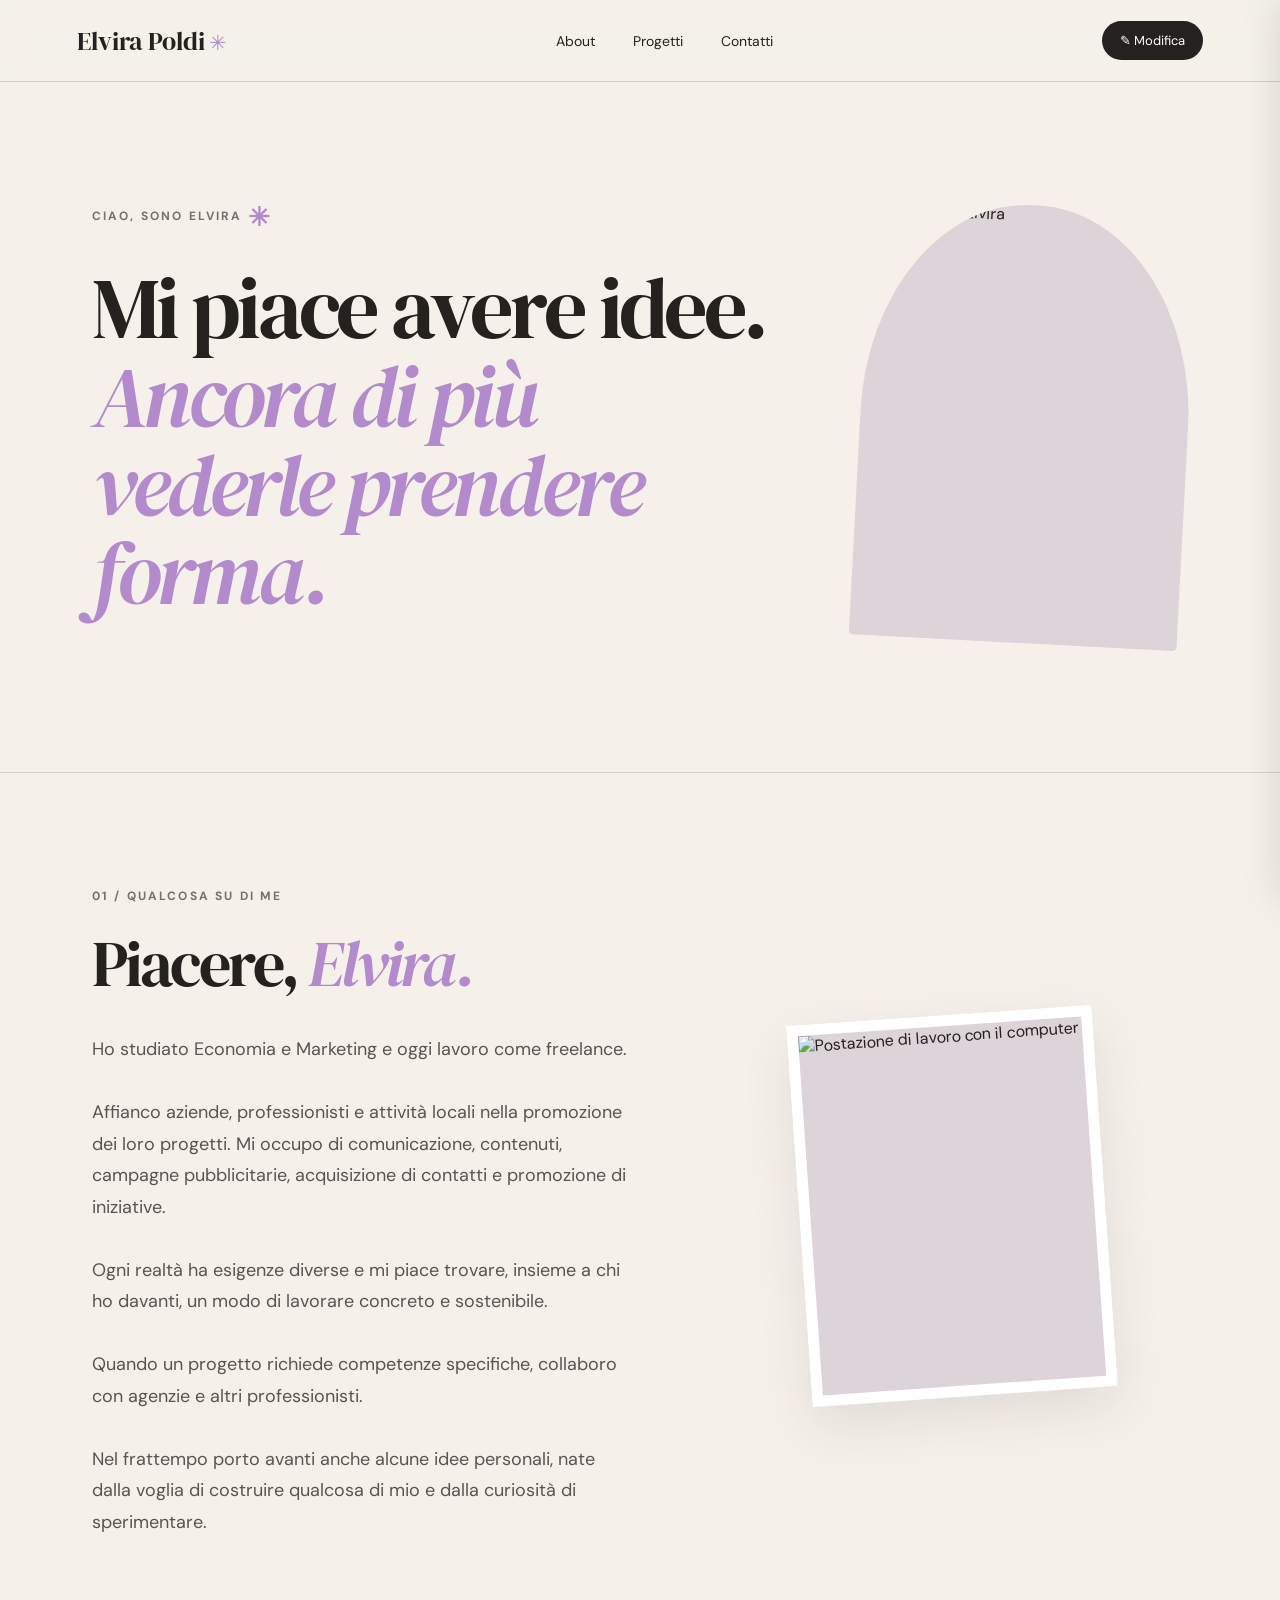
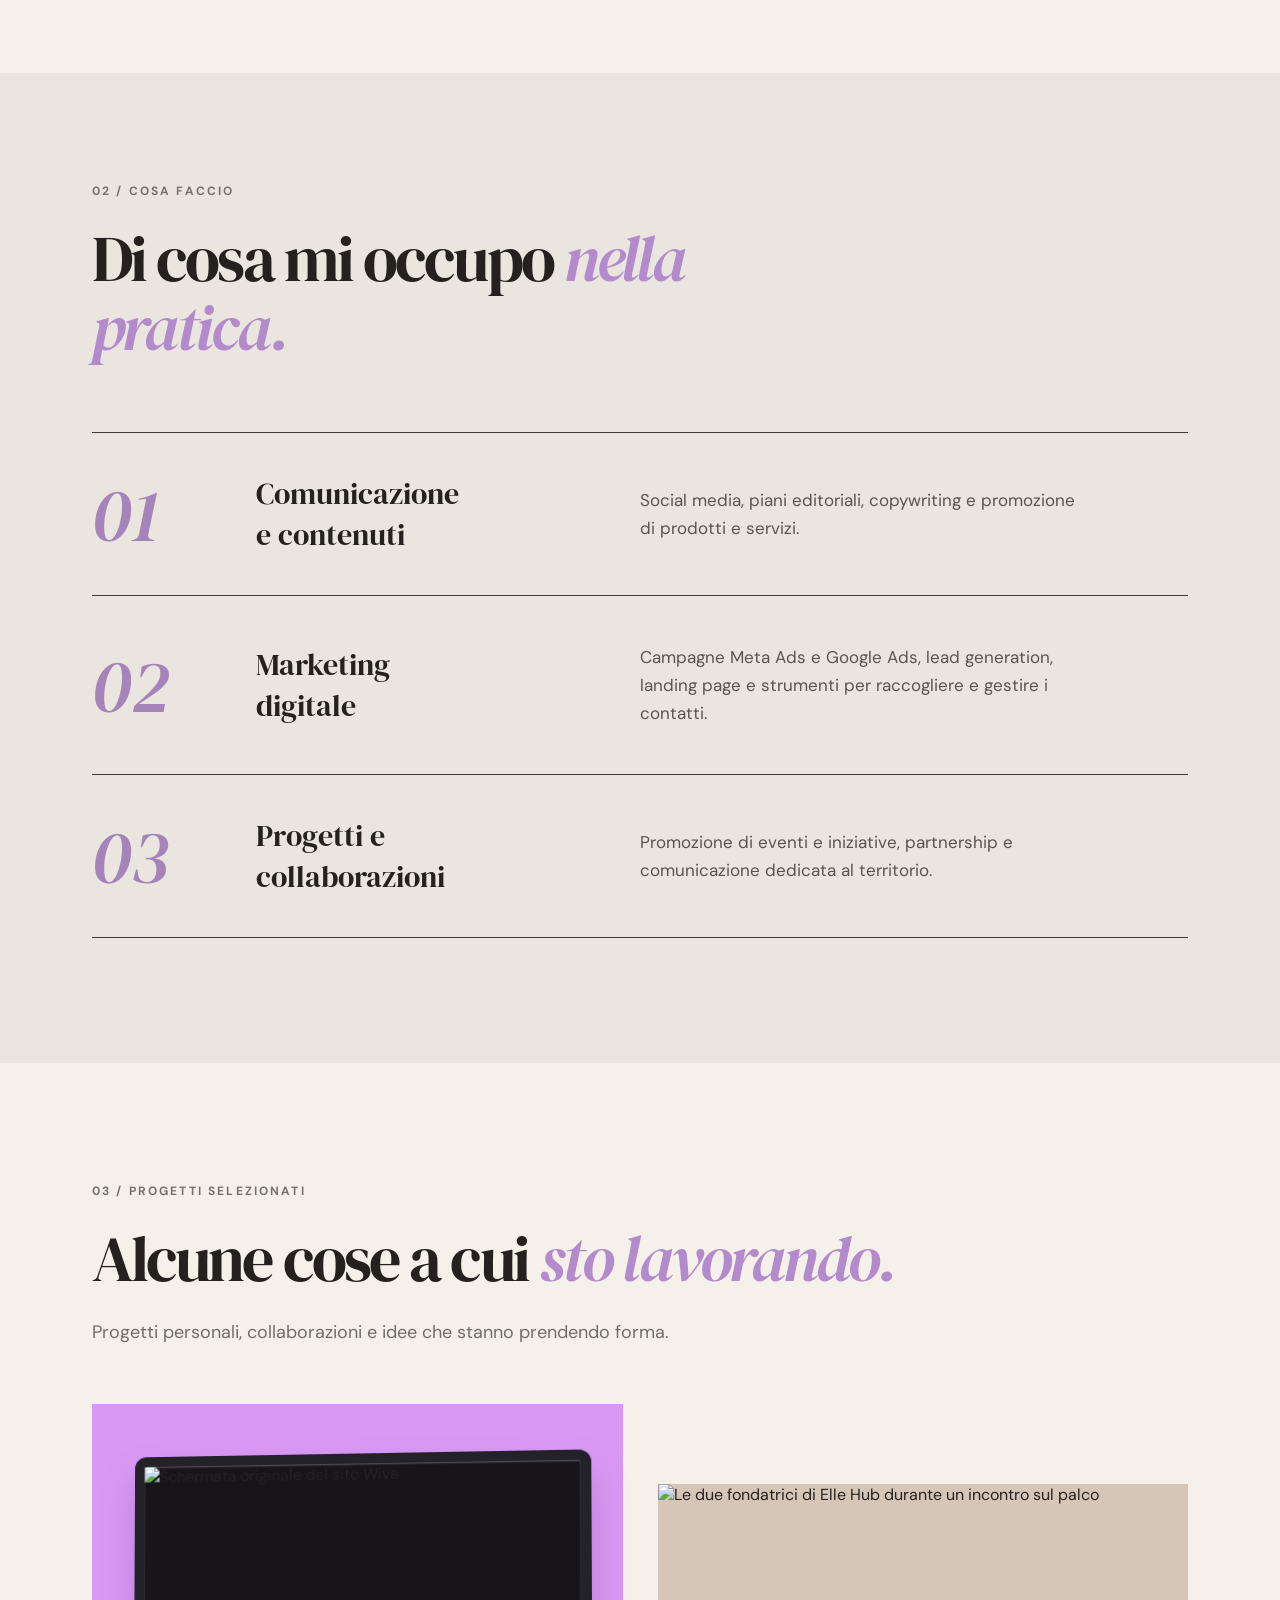
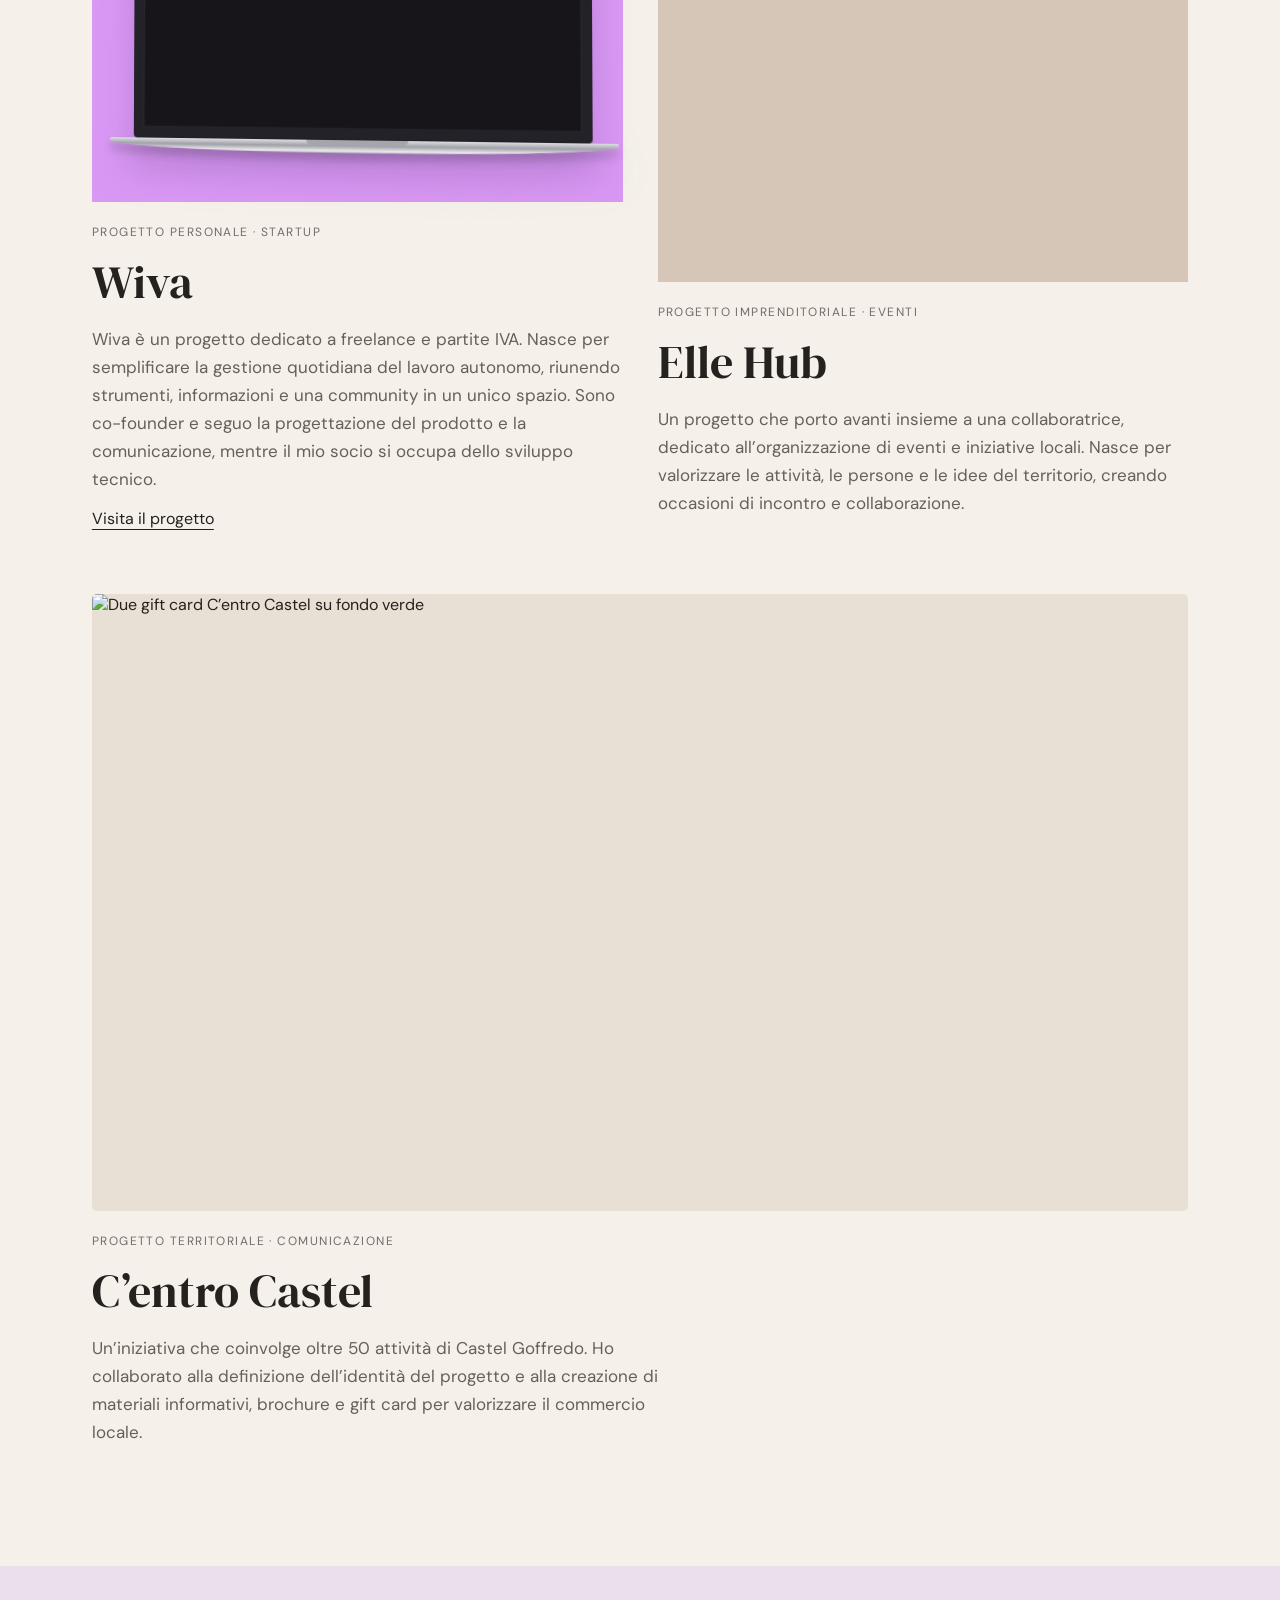
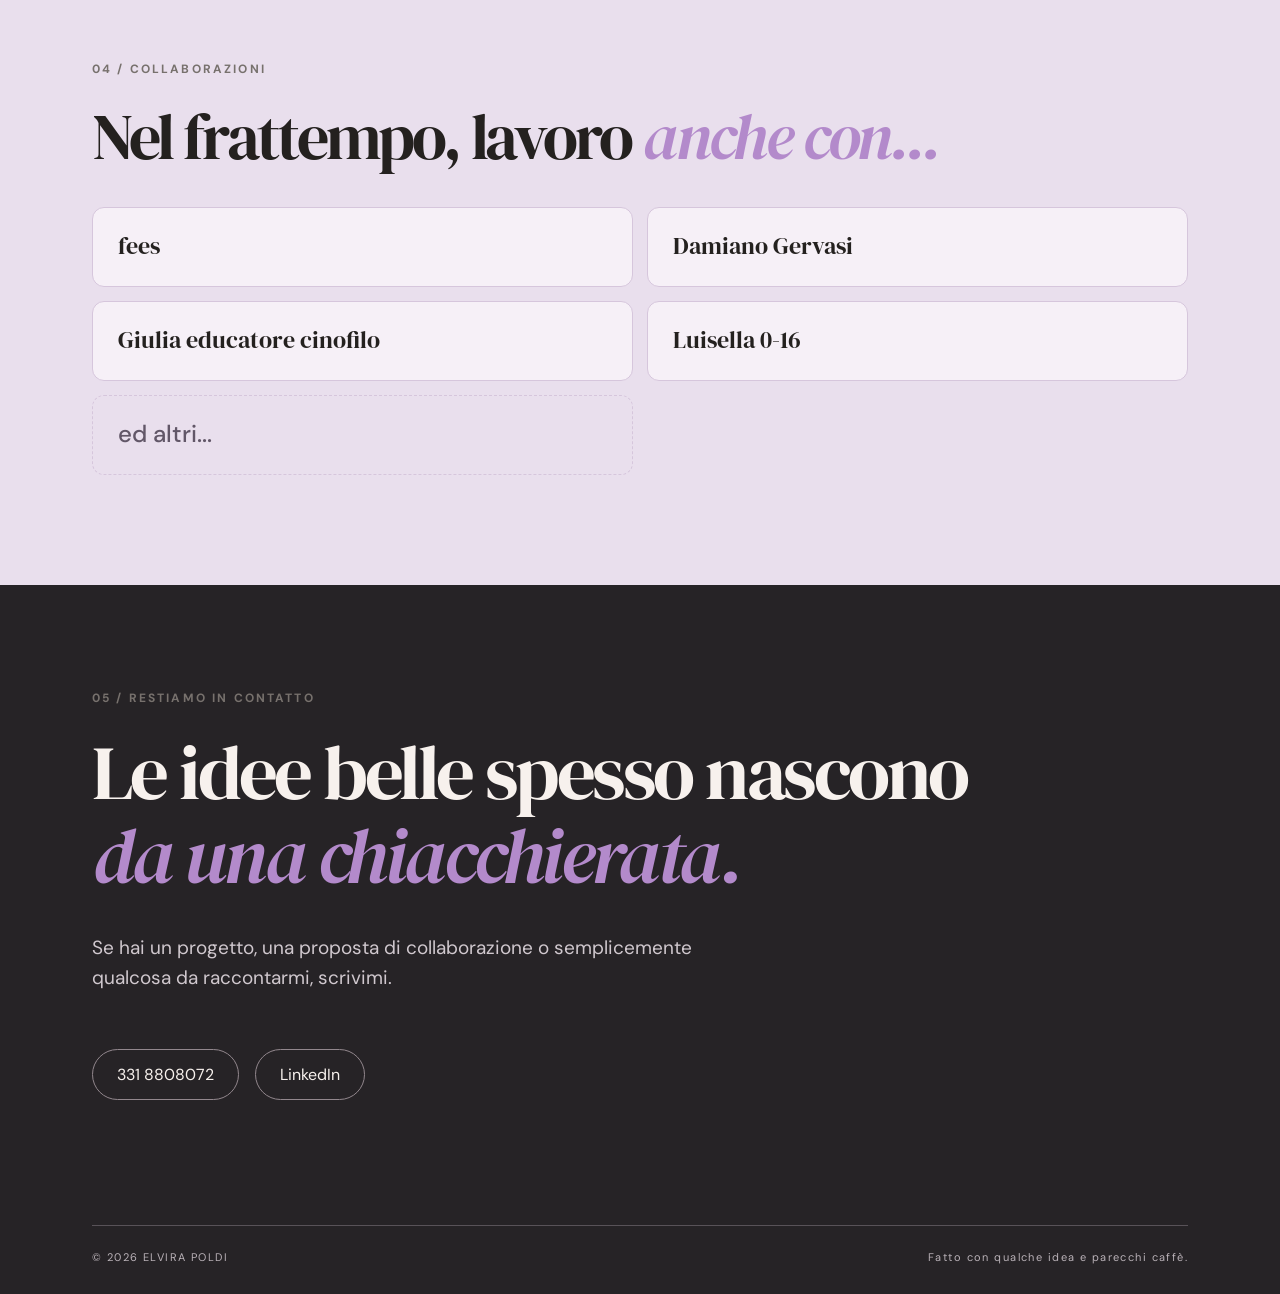
==== index.html @ 15d8020e "Add files via upload" ====
<!doctype html>
<html lang="it"><head><meta charset="utf-8"><meta name="viewport" content="width=device-width, initial-scale=1"><title>Elvira Poldi — Comunicazione, marketing e progetti</title><meta name="description" content="Portfolio di Elvira Poldi, freelance in comunicazione e marketing. Progetti personali, collaborazioni e iniziative sul territorio."><link rel="preconnect" href="https://fonts.googleapis.com"><link rel="preconnect" href="https://fonts.gstatic.com" crossorigin><link href="https://fonts.googleapis.com/css2?family=DM+Sans:wght@400;500;600;700&family=DM+Serif+Display:ital@0;1&display=swap" rel="stylesheet"><link rel="stylesheet" href="styles.css"><link rel="stylesheet" href="mockups.css"></head><body>
<header class="top"><a class="wordmark" href="#top">Elvira Poldi<span>✳</span></a><nav><a href="#about">About</a><a href="#progetti">Progetti</a><a href="#contatti">Contatti</a></nav><button id="editToggle" class="edit-toggle" type="button">✎ Modifica</button></header>
<main id="top"><section class="hero wrap"><div><div class="eyebrow">CIAO, SONO ELVIRA <span class="star">✳</span></div><h1><span data-text="heroA"></span><em data-text="heroB"></em></h1></div><div class="hero-visual image-slot" data-image="hero" aria-label="Fotografia personale"><div class="image-placeholder"><span>Una foto di te, qui.</span><small>01 / RITRATTO</small></div><span class="photo-sticker">freelance, curiosa</span></div></section>
<section class="about-section" id="about"><div class="wrap two-col"><div><div class="eyebrow">01 / QUALCOSA SU DI ME</div><h2>Piacere, <em>Elvira.</em></h2><div class="bodycopy" data-text="about"></div></div><div class="about-art"><div class="image-slot portrait" data-image="about"><div class="image-placeholder"><span>Un momento di lavoro</span><small>02 / DIETRO LE QUINTE</small></div></div></div></div></section>
<section class="services"><div class="wrap"><div class="eyebrow">02 / COSA FACCIO</div><h2>Di cosa mi occupo <em>nella pratica.</em></h2><div class="service-line"><span>01</span><h3>Comunicazione<br>e contenuti</h3><p data-text="service1"></p></div><div class="service-line"><span>02</span><h3>Marketing<br>digitale</h3><p data-text="service2"></p></div><div class="service-line"><span>03</span><h3>Progetti e<br>collaborazioni</h3><p data-text="service3"></p></div></div></section>
<section class="projects wrap" id="progetti"><div class="eyebrow">03 / PROGETTI SELEZIONATI</div><h2>Alcune cose a cui <em>sto lavorando.</em></h2><p class="section-intro">Progetti personali, collaborazioni e idee che stanno prendendo forma.</p><div id="projectGrid" class="project-grid"></div></section>
<section class="clients"><div class="wrap"><div class="eyebrow">04 / COLLABORAZIONI</div><h2>Nel frattempo, lavoro <em>anche con...</em></h2><div id="clientList" class="client-list"></div></div></section>
<section id="contatti" class="contact"><div class="wrap"><div class="eyebrow">05 / RESTIAMO IN CONTATTO</div><h2>Le idee belle spesso nascono <em>da una chiacchierata.</em></h2><p data-text="contact"></p><div id="contactLinks" class="contact-links"></div><footer>© 2026 ELVIRA POLDI <span>Fatto con qualche idea e parecchi caffè.</span></footer></div></section></main>
<div id="editorBackdrop" class="editor-backdrop" hidden></div><aside id="editor" class="editor" aria-label="Editor portfolio" aria-hidden="true"><div class="editor-head"><div><small>ELVIRA / PORTFOLIO</small><h2>Modifica il sito</h2></div><button id="closeEditor" aria-label="Chiudi editor" class="close-editor">×</button></div><p class="editor-help">Le modifiche si vedono subito. Sono salvate in questo browser. Per conservarne una copia usa “Esporta”.</p><div class="editor-tabs"><button data-tab="testi" class="active">Testi</button><button data-tab="immagini">Immagini</button><button data-tab="progetti">Progetti</button><button data-tab="contatti">Contatti</button></div><div id="editorFields" class="editor-fields"></div><div class="editor-footer"><button id="exportData">↓ Esporta</button><label class="import-label">↑ Importa<input id="importData" type="file" accept="application/json" hidden></label><button id="resetData" class="reset-btn">Ripristina</button></div></aside>
<script src="script.js"></script></body></html>
---- styles.css ----
:root{--ink:#24211f;--cream:#f5f1ea;--lilac:#b38acb;--muted:#716c68;--line:#d5d0c9}*{box-sizing:border-box}html{scroll-behavior:smooth}body{margin:0;background:var(--cream);color:var(--ink);font-family:'DM Sans',sans-serif;font-size:16px}button,input,textarea{font:inherit}button{cursor:pointer}a{color:inherit;text-decoration:none}.wrap{max-width:1250px;margin:auto;padding-left:6%;padding-right:6%}.top{height:82px;display:flex;align-items:center;justify-content:space-between;padding:0 6%;border-bottom:1px solid var(--line);position:sticky;top:0;background:#f5f1eae8;backdrop-filter:blur(15px);z-index:5}.wordmark{font:26px 'DM Serif Display',serif;white-space:nowrap}.wordmark span{font:21px 'DM Sans',sans-serif;color:var(--lilac);margin-left:4px}.top nav{display:flex;gap:38px;font-size:14px}.top nav a:hover{color:#8755a6}.edit-toggle{background:var(--ink);color:#fff;border:0;border-radius:25px;padding:11px 18px;font-size:13px}.hero{min-height:690px;display:grid;grid-template-columns:1.45fr .7fr;gap:8%;align-items:center;padding-top:75px;padding-bottom:82px}.eyebrow{font-size:12px;letter-spacing:.18em;font-weight:700;color:#77716d}.star{font-size:26px;color:var(--lilac);vertical-align:middle;display:inline-block;animation:turn 14s linear infinite}.hero h1,h2{font-family:'DM Serif Display',serif;font-weight:400;letter-spacing:-.045em}.hero h1{font-size:clamp(56px,6.7vw,105px);line-height:1.03;margin:30px 0}.hero h1 span,.hero h1 em{display:block}.hero h1 em{color:var(--lilac);font-weight:400}.intro{max-width:620px;font-size:20px;line-height:1.65;color:#5d5854}.scroll-hint{font-size:12px;letter-spacing:.15em;font-weight:700;display:inline-block;margin-top:50px}.hero-visual{position:relative;aspect-ratio:3/4;border-radius:49% 49% 4px 4px;transform:rotate(3deg)}.image-slot{overflow:hidden;background:#dcd4d8;display:flex;align-items:center;justify-content:center}.image-slot img{width:100%;height:100%;object-fit:cover;display:block}.image-placeholder{height:100%;width:100%;padding:30px;display:flex;flex-direction:column;justify-content:space-between;background:linear-gradient(145deg,#d8cbda,#b5abb1 50%,#e4d7c8);font-family:'DM Serif Display',serif;font-size:clamp(22px,3vw,40px);font-style:italic}.image-placeholder small{font:11px 'DM Sans',sans-serif;letter-spacing:.2em}.photo-sticker{position:absolute;bottom:4%;right:-8%;background:var(--ink);color:#fff;padding:11px 15px;font:italic 17px 'DM Serif Display',serif;transform:rotate(-8deg)}section{scroll-margin-top:82px}.about-section{border-top:1px solid var(--line);padding:115px 0 135px}.two-col{display:grid;grid-template-columns:1.3fr 1fr;gap:12%}h2{font-size:clamp(44px,5vw,77px);line-height:1.08;margin:25px 0 36px}h2 em{font-weight:400;color:var(--lilac)}.bodycopy{font-size:18px;line-height:1.75;color:#595450;white-space:pre-line}.about-art{position:relative;padding:30px 30px 45px}.portrait{width:85%;aspect-ratio:4/5;transform:rotate(-4deg);border:11px solid #fff;box-shadow:0 20px 50px #342c261a}.little-note{position:absolute;bottom:12px;right:3px;font:italic 24px 'DM Serif Display',serif;transform:rotate(8deg)}.services{background:#eae5df;padding:110px 0 125px}.services h2{max-width:740px;margin-bottom:70px}.service-line{display:grid;grid-template-columns:15% 35% 50%;align-items:center;border-top:1px solid #403a36;padding:30px 0}.service-line:last-child{border-bottom:1px solid #403a36}.service-line>span{font:italic 74px 'DM Serif Display',serif;color:#a484b9}.service-line h3{font:30px 'DM Serif Display',serif;margin:0}.service-line p{font-size:17px;line-height:1.65;color:#5a5450;max-width:440px}.projects{padding-top:120px;padding-bottom:120px}.section-intro{font-size:18px;color:var(--muted);max-width:640px;margin-top:-10px;margin-bottom:60px}.project-grid{display:grid;grid-template-columns:1fr 1fr;column-gap:35px;row-gap:65px}.project-card:nth-child(2){margin-top:80px}.project-card:nth-child(3){grid-column:1/3;max-width:780px;margin:auto}.project-image{width:100%;aspect-ratio:4/3;position:relative}.project-image .image-placeholder{font-size:36px}.project-card:nth-child(1) .project-image{background:#d998f4}.project-card:nth-child(3) .project-image{aspect-ratio:16/9}.project-meta{font-size:12px;letter-spacing:.12em;color:var(--muted);margin-top:22px;text-transform:uppercase}.project-card h3{font:46px 'DM Serif Display',serif;margin:10px 0 12px}.project-card p{font-size:17px;line-height:1.65;color:#665f5a;max-width:580px;margin:0}.project-link{display:inline-block;margin-top:15px;text-decoration:underline;text-underline-offset:5px}.clients{padding:95px 0 110px;background:#e9dfed}.client-list{display:grid;grid-template-columns:repeat(2,1fr);gap:0 50px}.client-row{display:flex;align-items:baseline;justify-content:space-between;gap:15px;padding:22px 0;border-bottom:1px solid #bdaec5}.client-row strong{font:28px 'DM Serif Display',serif;font-weight:400}.client-row span{color:#6c6170;font-size:13px;text-align:right}.contact{background:#262326;color:#f7f1ed;padding:105px 0 30px}.contact h2{max-width:920px;font-size:clamp(50px,6vw,94px)}.contact p{font-size:19px;line-height:1.6;color:#d0c8ce;max-width:630px}.contact-links{display:flex;gap:16px;flex-wrap:wrap;margin:55px 0 125px}.contact-links a{border:1px solid #92878d;padding:14px 24px;border-radius:35px}.contact-links a:hover{background:#f7f1ed;color:#262326}footer{border-top:1px solid #585258;padding-top:24px;font-size:11px;letter-spacing:.13em;display:flex;justify-content:space-between;gap:20px;color:#bab2b8}@keyframes turn{to{transform:rotate(360deg)}}.editor-backdrop{position:fixed;inset:0;background:#100c1599;z-index:9}.editor-backdrop[hidden]{display:none}.editor{position:fixed;z-index:10;right:0;top:0;bottom:0;width:min(520px,100%);background:#fff;color:#222;box-shadow:-14px 0 40px #0002;transform:translateX(103%);transition:transform .25s;display:flex;flex-direction:column}.editor.open{transform:translateX(0)}.editor-head{display:flex;align-items:start;justify-content:space-between;padding:25px 28px 0}.editor-head small{letter-spacing:.14em;color:#8a7a8e}.editor-head h2{font-size:36px;margin:8px 0 5px}.close-editor{border:0;background:#f1ecf2;border-radius:50%;font-size:30px;width:40px;height:40px}.editor-help{font-size:13px;line-height:1.5;color:#746b73;margin:10px 28px 23px}.editor-tabs{display:flex;gap:3px;padding:0 25px;border-bottom:1px solid #ddd}.editor-tabs button{border:0;background:transparent;padding:14px 9px;font-size:13px;color:#777}.editor-tabs button.active{border-bottom:3px solid #9872b2;color:#33273c;font-weight:700}.editor-fields{overflow-y:auto;flex:1;padding:26px 28px}.field{display:block;margin-bottom:24px;font-size:13px;font-weight:600}.field input,.field textarea{display:block;margin-top:9px;width:100%;border:1px solid #dcd5dc;border-radius:9px;padding:11px 13px;color:#222;background:#fff;line-height:1.5}.field textarea{min-height:110px;resize:vertical}.field-hint{font-size:12px;color:#8e828e;display:block;margin-top:8px}.field-group{border-top:1px solid #e2dce2;padding-top:20px;margin-top:15px}.field-group h3{font:26px 'DM Serif Display',serif;margin:0 0 22px}.preview-thumb{width:100%;height:140px;object-fit:cover;margin:8px 0;border-radius:8px}.editor-footer{border-top:1px solid #e4dce4;display:flex;padding:18px 20px;gap:8px}.editor-footer button,.import-label{border:0;background:#282029;color:white;padding:12px 14px;border-radius:8px;font-size:12px;white-space:nowrap;text-align:center;cursor:pointer}.editor-footer .reset-btn{background:#f0edf0;color:#5f515f}.editor-footer .import-label{background:#a482b8}@media(max-width:850px){.top{height:70px}.top nav{display:none}.wrap{padding-left:24px;padding-right:24px}.hero{display:flex;flex-direction:column;gap:50px;min-height:0;padding-top:70px;padding-bottom:85px;align-items:stretch}.hero h1{font-size:clamp(49px,11vw,72px)}.hero-visual{width:75%;max-width:400px;margin:auto}.two-col{grid-template-columns:1fr;gap:40px}.about-section{padding:80px 0}.about-art{max-width:470px;margin:auto}.services,.projects{padding-top:80px;padding-bottom:85px}.service-line{grid-template-columns:75px 1fr;gap:15px}.service-line>span{font-size:58px}.service-line h3{font-size:26px}.service-line p{grid-column:2;margin:0}.project-grid{grid-template-columns:1fr}.project-card:nth-child(2){margin-top:0}.project-card:nth-child(3){grid-column:auto;max-width:none}.client-list{grid-template-columns:1fr}.contact-links{margin-bottom:80px}}@media(max-width:430px){.wordmark{font-size:22px}.edit-toggle{font-size:12px;padding:10px}.hero h1{font-size:49px}.hero-visual{width:85%}.service-line>span{font-size:46px}.service-line h3{font-size:24px}.project-card h3{font-size:38px}footer{display:block}footer span{display:block;margin-top:10px}}@media(prefers-reduced-motion:reduce){*,*:before,*:after{animation:none!important;transition:none!important;scroll-behavior:auto!important}}
---- mockups.css ----
.project-image.mockup-wiva{background:linear-gradient(145deg,#f2e0fb,#dec4f3 62%,#c5a3e0);padding:9% 5%;overflow:visible}
.laptop{width:96%;max-width:650px;margin:auto;filter:drop-shadow(0 22px 18px #4c2a6d35);transform:perspective(800px) rotateX(1deg) rotateY(-5deg);transition:transform .35s ease}
.mockup-wiva:hover .laptop{transform:perspective(800px) rotateX(0deg) rotateY(0deg) translateY(-5px)}
.laptop-screen{position:relative;background:#17151a;border:10px solid #242229;border-bottom-width:12px;border-radius:12px 12px 4px 4px;aspect-ratio:16/10;box-shadow:0 1px 2px #ffffff50 inset;overflow:hidden}
.laptop-screen:before{content:'';position:absolute;top:-6px;left:50%;height:3px;width:25px;transform:translateX(-50%);background:#625c68;border-radius:4px;z-index:1}
.laptop-screen img{width:100%;height:100%;object-fit:cover;object-position:top center}
.laptop-base{height:13px;width:111%;margin-left:-5.5%;background:linear-gradient(#dedee3,#9fa0a7 45%,#eeeeef 85%,#999aa3);border-radius:2px 2px 50% 50% / 2px 2px 10px 10px;position:relative;box-shadow:0 7px 8px #45344d4d}
.laptop-base:before{content:'';position:absolute;left:40%;width:20%;top:0;height:5px;border-radius:0 0 10px 10px;background:#a6a5ad}
.project-image.project-elle-photo{background:#d5c6b8}
.project-image.project-elle-photo img{width:100%;height:100%;object-fit:cover;object-position:center 41%}
.hero-visual>img{object-fit:cover;object-position:center 38%}
.portrait>img{object-fit:cover;object-position:60% center}
.project-card:nth-child(3){width:100%;max-width:none}
.project-card:nth-child(3) .project-image.project-castel-photo{aspect-ratio:16/9;background:#e8dfd5;padding:0;border-radius:5px;position:relative;isolation:isolate}
.project-image.project-castel-photo:before{content:none}
.project-image.project-castel-photo>img{position:relative;z-index:1;width:100%;height:100%;max-width:none;object-fit:cover;object-position:center center;box-shadow:none;border-radius:0}
.about-art{align-self:center}
.client-anchor:hover strong{text-decoration:underline;text-underline-offset:5px}
.client-anchor:focus-visible{outline:2px solid #6d4f7b;outline-offset:4px;border-radius:2px}
.client-row-other strong{font-family:'DM Sans',sans-serif;font-size:16px;font-weight:500;color:#625768}
.client-list{grid-template-columns:repeat(2,minmax(0,1fr));gap:14px}
.client-row{min-height:80px;padding:18px 25px;background:#f6f0f7;border:1px solid #d6c6dc;border-radius:12px;align-items:center;transition:background .2s,border-color .2s}
.client-row:hover{background:#ffffff;border-color:#b99bcb}
.client-row strong{font-size:24px;line-height:1.2}
.client-row-other{background:transparent;border-style:dashed}
.client-row-other:hover{background:transparent;border-color:#d6c6dc}
@media(max-width:700px){.client-list{grid-template-columns:1fr}.client-row{min-height:70px}.client-row strong{font-size:22px}}
.project-image.mockup-castel{background:radial-gradient(circle at 60% 30%,#e8e4df 0%,#c5d2c9 70%,#aebfb1 100%);overflow:hidden}
.gift-scene{width:100%;height:100%;display:flex;align-items:center;justify-content:center;perspective:1000px}
.gift-card{background:#fff;border-radius:12px;width:67%;aspect-ratio:1.586;display:flex;align-items:center;justify-content:center;box-shadow:20px 30px 28px #536b5d42,0 0 1px #fff inset;transform:rotate(-10deg) rotateY(-13deg) rotateX(8deg);transition:transform .35s ease;position:relative;overflow:hidden;border:1px solid #f6f5f2}
.gift-card:before{content:'';position:absolute;inset:0;border:8px solid #fefefe;border-radius:12px;pointer-events:none;z-index:1}
.gift-card img{width:95%;height:95%;object-fit:contain;filter:contrast(1.04)}
.mockup-castel:hover .gift-card{transform:rotate(-5deg) rotateY(-8deg) rotateX(4deg) translateY(-7px)}
@media(max-width:850px){.project-image.mockup-wiva{padding:10% 8%}.laptop-screen{border-width:7px;border-bottom-width:9px}.gift-card{width:73%}}
@media(prefers-reduced-motion:reduce){.laptop,.gift-card{transition:none}}
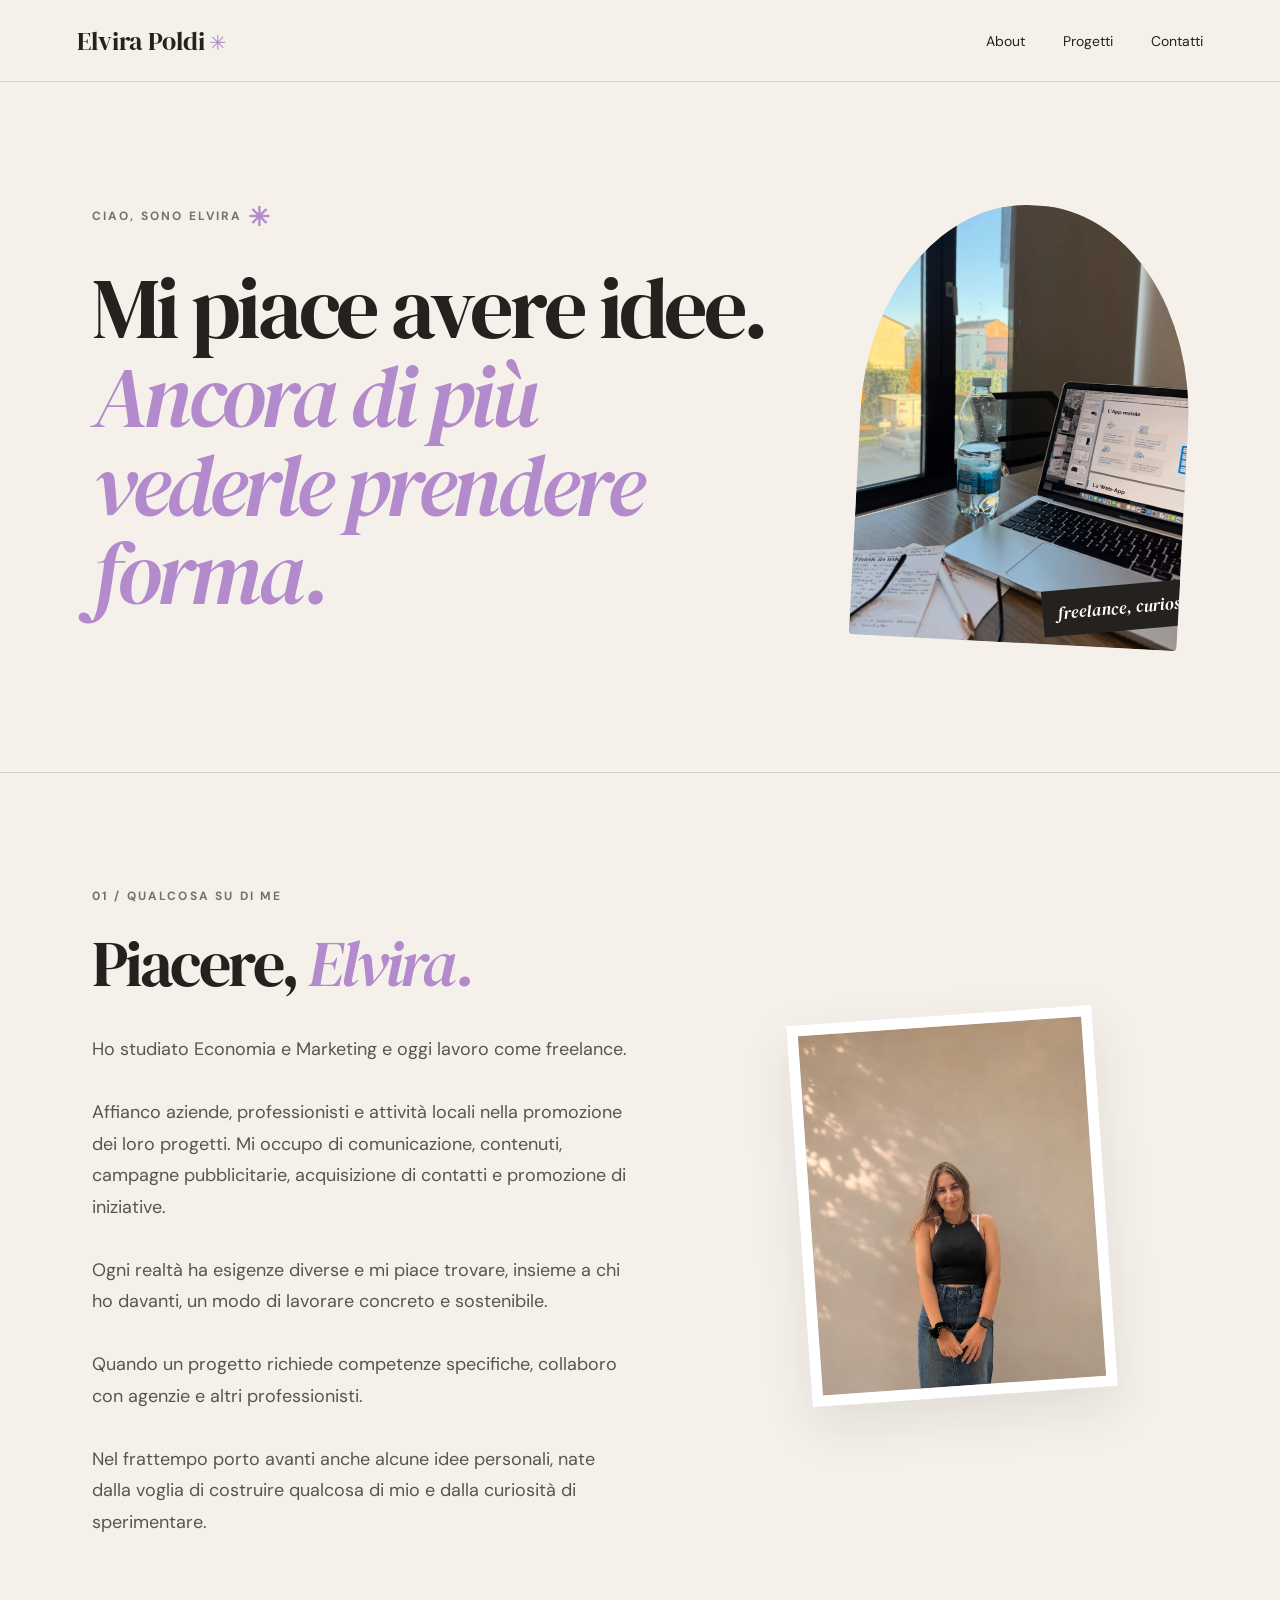
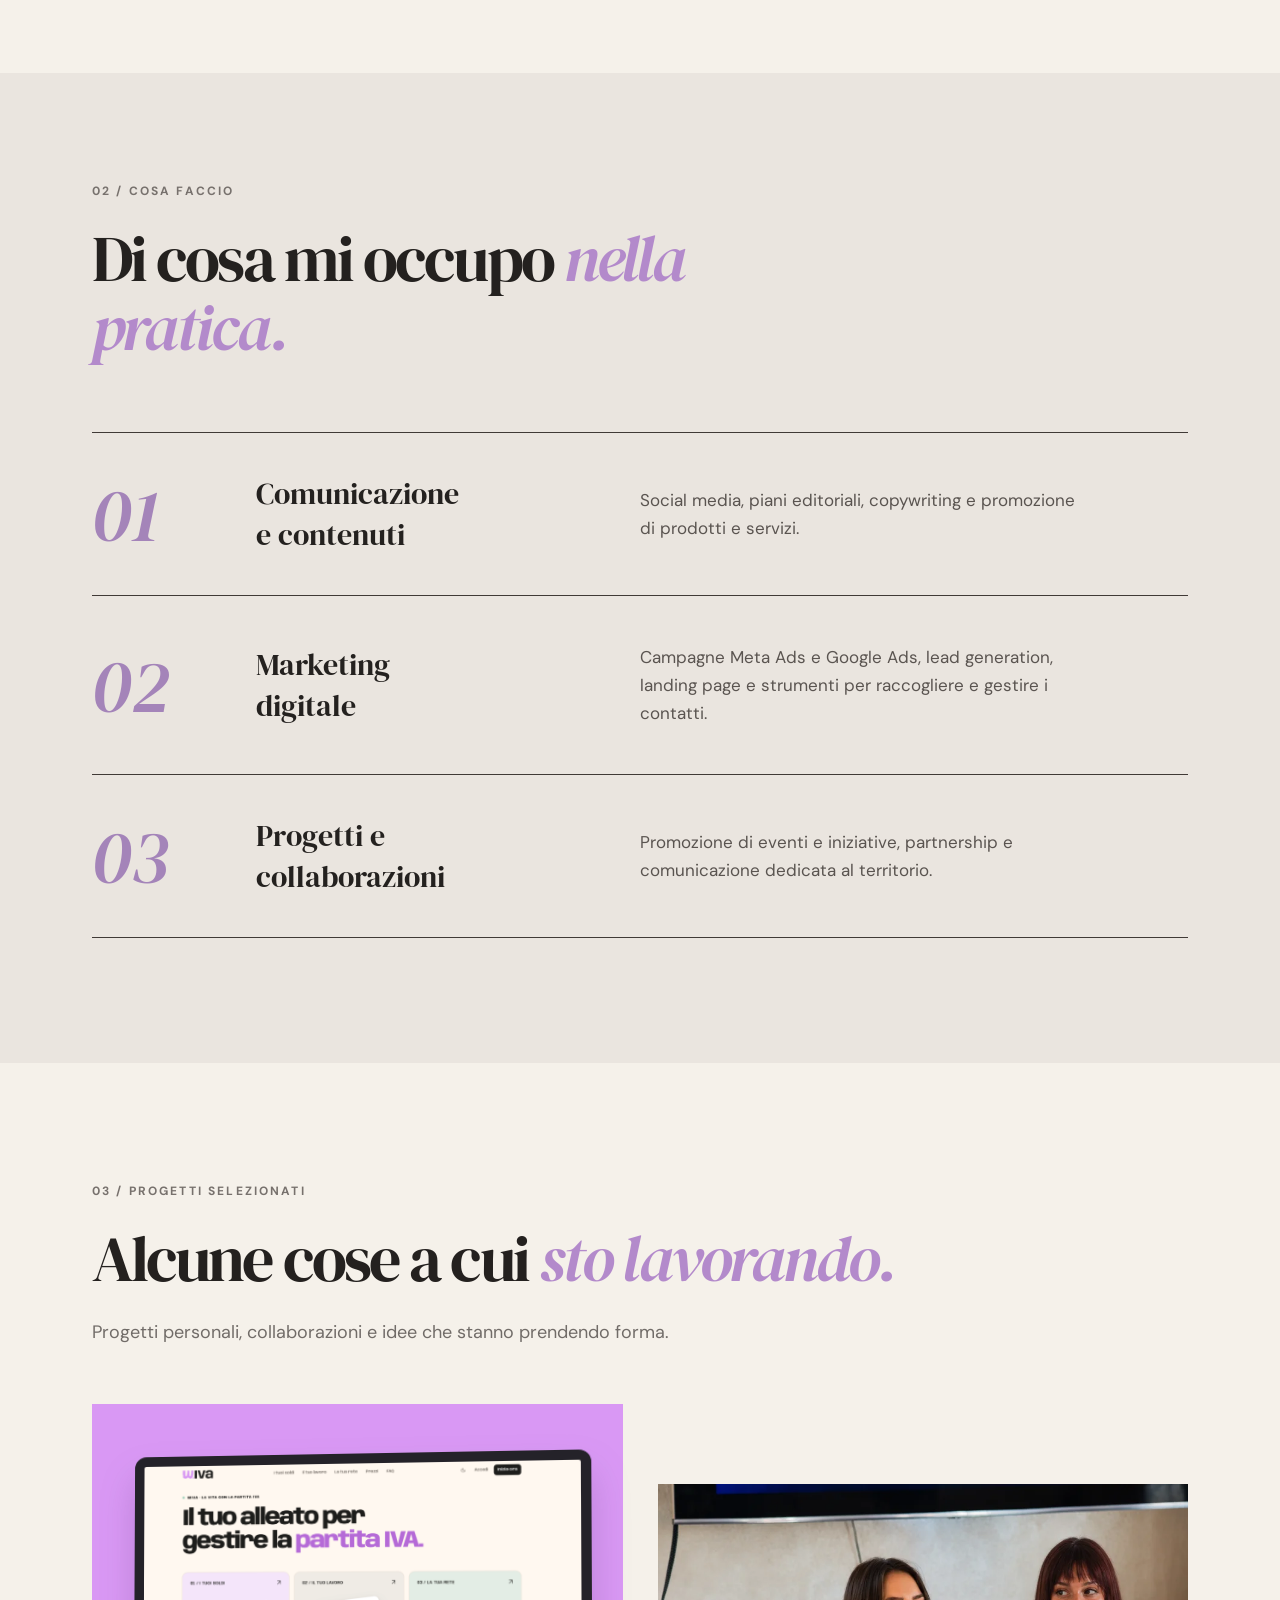
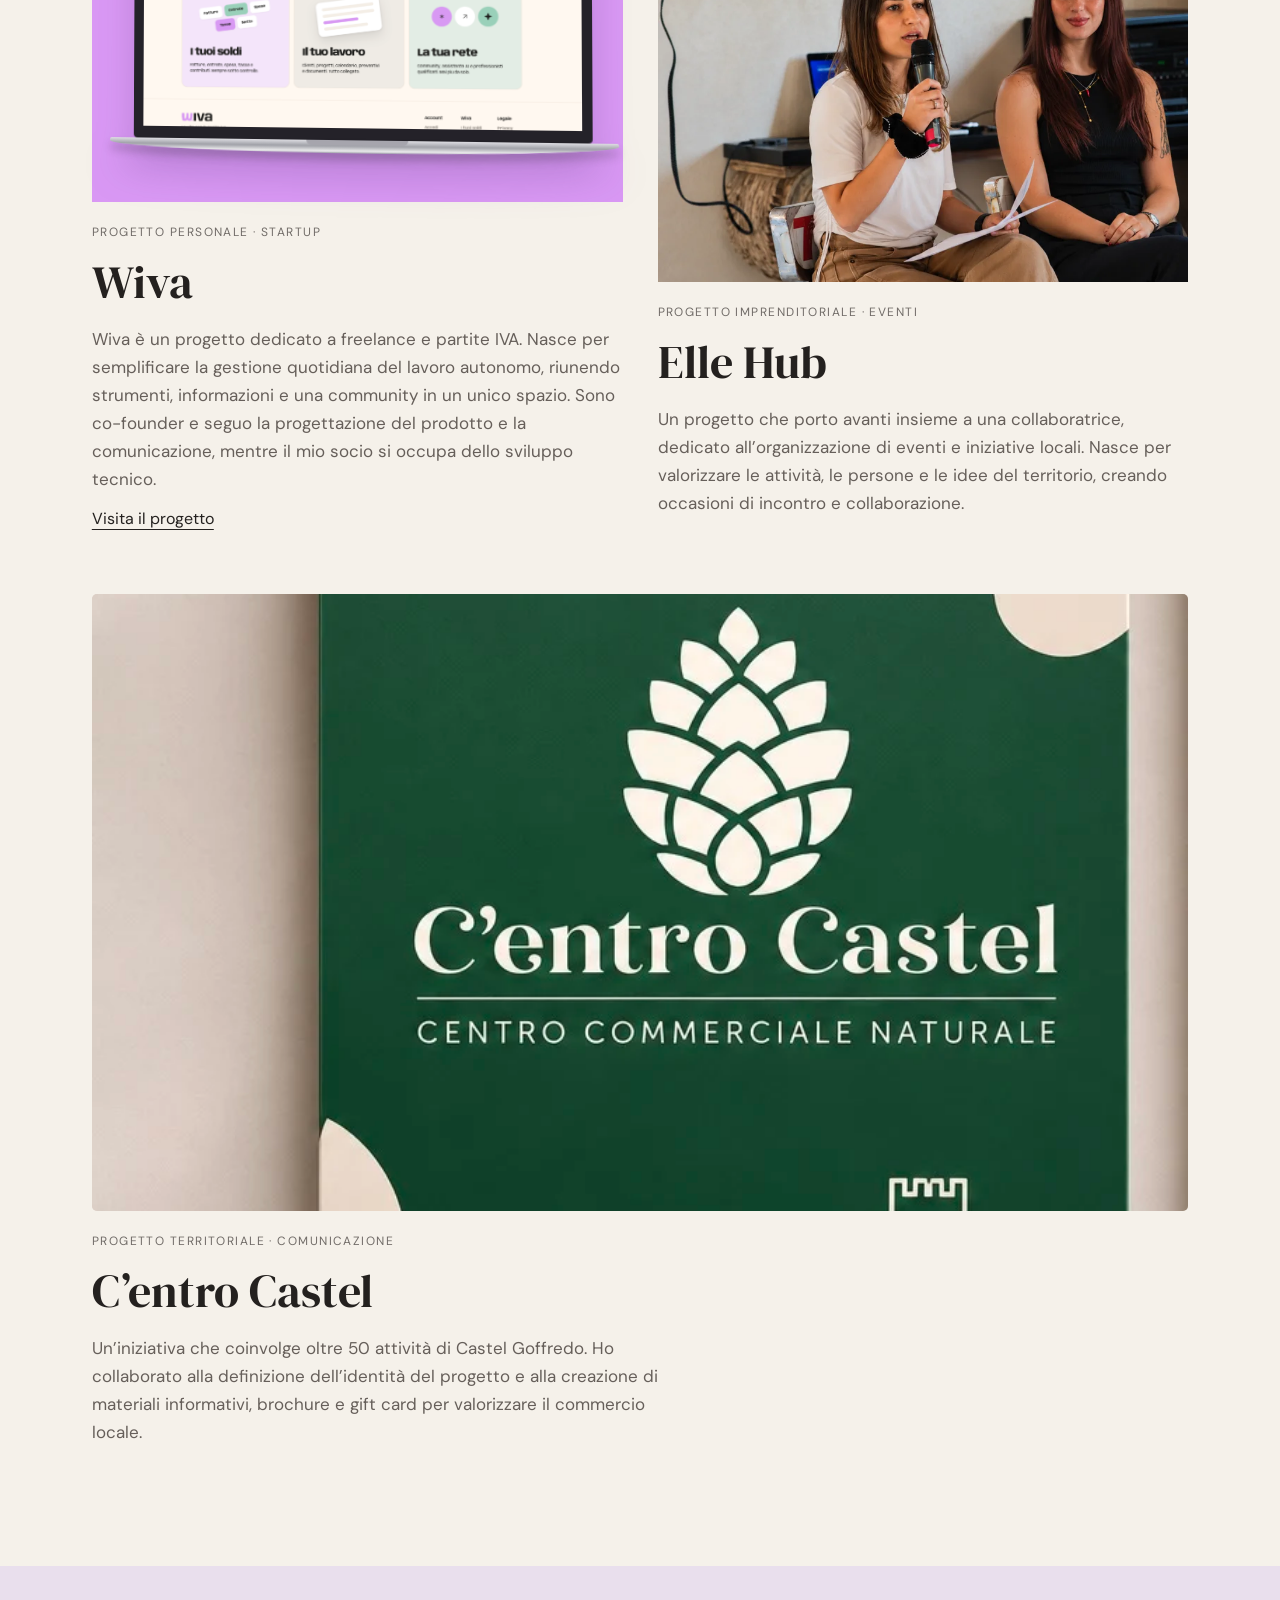
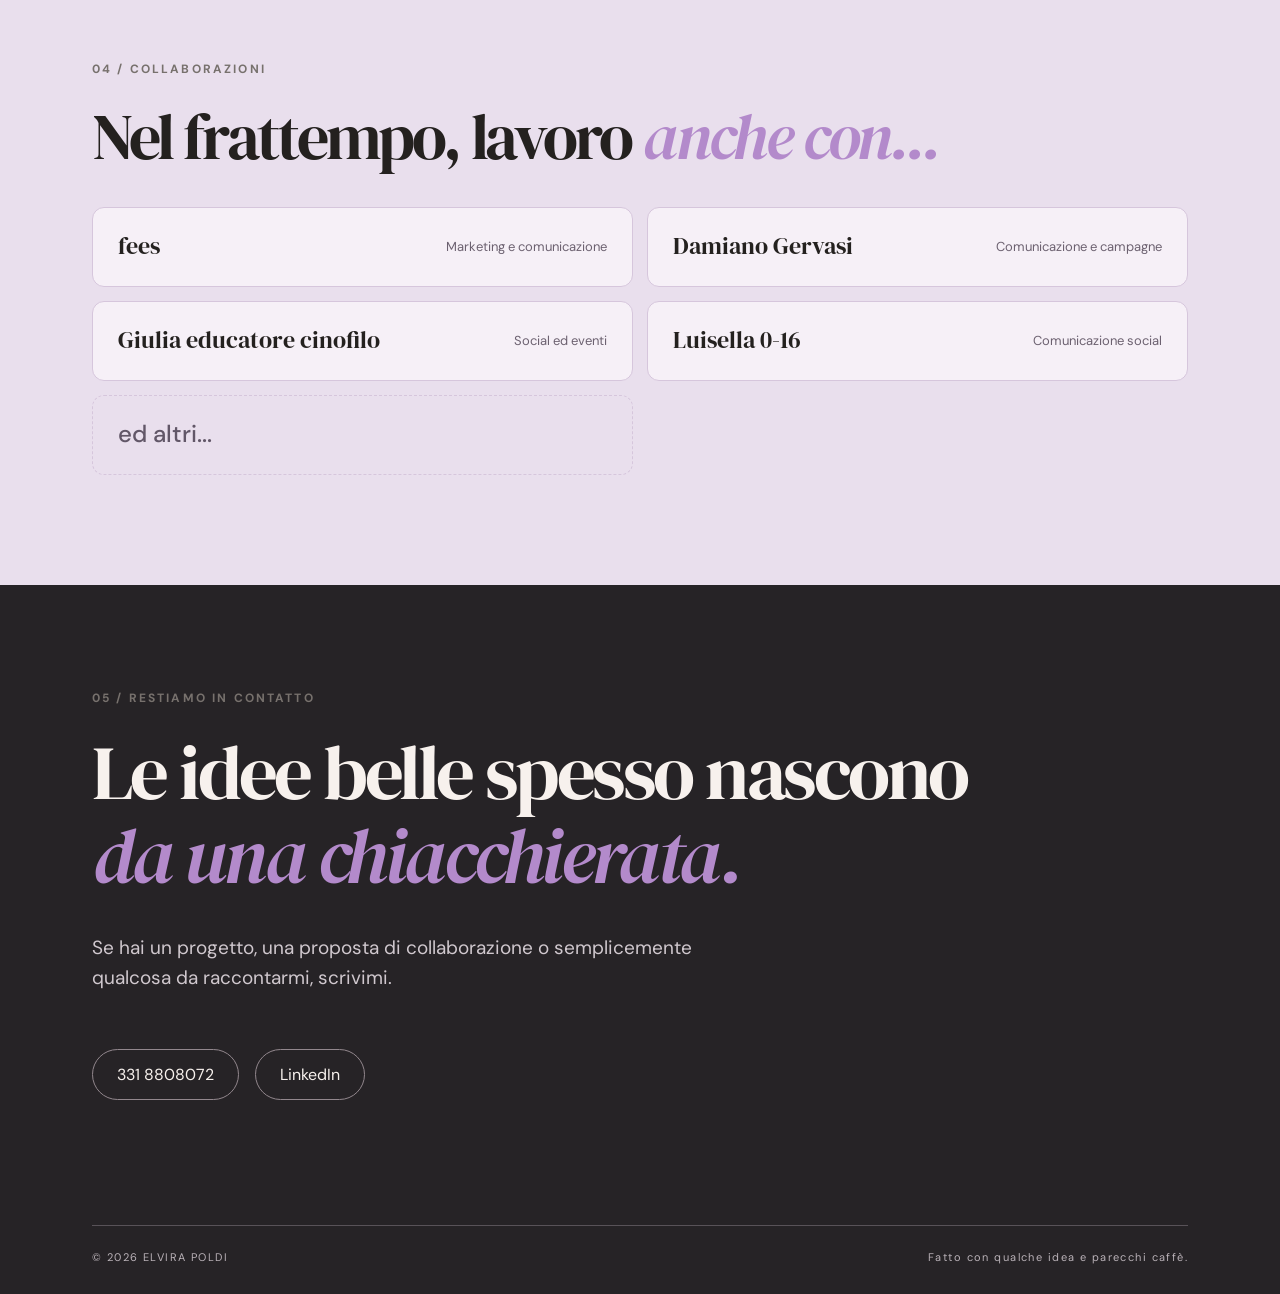
==== commit d46fdad4: "Add files via upload" ====
--- a/index.html
+++ b/index.html
@@ -1,11 +1,85 @@
 <!doctype html>
-<html lang="it"><head><meta charset="utf-8"><meta name="viewport" content="width=device-width, initial-scale=1"><title>Elvira Poldi — Comunicazione, marketing e progetti</title><meta name="description" content="Portfolio di Elvira Poldi, freelance in comunicazione e marketing. Progetti personali, collaborazioni e iniziative sul territorio."><link rel="preconnect" href="https://fonts.googleapis.com"><link rel="preconnect" href="https://fonts.gstatic.com" crossorigin><link href="https://fonts.googleapis.com/css2?family=DM+Sans:wght@400;500;600;700&family=DM+Serif+Display:ital@0;1&display=swap" rel="stylesheet"><link rel="stylesheet" href="styles.css"><link rel="stylesheet" href="mockups.css"></head><body>
-<header class="top"><a class="wordmark" href="#top">Elvira Poldi<span>✳</span></a><nav><a href="#about">About</a><a href="#progetti">Progetti</a><a href="#contatti">Contatti</a></nav><button id="editToggle" class="edit-toggle" type="button">✎ Modifica</button></header>
+<html lang="it"><head><meta charset="utf-8"><meta name="viewport" content="width=device-width, initial-scale=1"><title>Elvira Poldi — Comunicazione, marketing e progetti</title><meta name="description" content="Portfolio di Elvira Poldi, freelance in comunicazione e marketing. Progetti personali, collaborazioni e iniziative sul territorio."><link rel="preconnect" href="https://fonts.googleapis.com"><link rel="preconnect" href="https://fonts.gstatic.com" crossorigin><link href="https://fonts.googleapis.com/css2?family=DM+Sans:wght@400;500;600;700&family=DM+Serif+Display:ital@0;1&display=swap" rel="stylesheet"><style>:root{--ink:#24211f;--cream:#f5f1ea;--lilac:#b38acb;--muted:#716c68;--line:#d5d0c9}*{box-sizing:border-box}html{scroll-behavior:smooth}body{margin:0;background:var(--cream);color:var(--ink);font-family:'DM Sans',sans-serif;font-size:16px}button,input,textarea{font:inherit}button{cursor:pointer}a{color:inherit;text-decoration:none}.wrap{max-width:1250px;margin:auto;padding-left:6%;padding-right:6%}.top{height:82px;display:flex;align-items:center;justify-content:space-between;padding:0 6%;border-bottom:1px solid var(--line);position:sticky;top:0;background:#f5f1eae8;backdrop-filter:blur(15px);z-index:5}.wordmark{font:26px 'DM Serif Display',serif;white-space:nowrap}.wordmark span{font:21px 'DM Sans',sans-serif;color:var(--lilac);margin-left:4px}.top nav{display:flex;gap:38px;font-size:14px}.top nav a:hover{color:#8755a6}.edit-toggle{background:var(--ink);color:#fff;border:0;border-radius:25px;padding:11px 18px;font-size:13px}.hero{min-height:690px;display:grid;grid-template-columns:1.45fr .7fr;gap:8%;align-items:center;padding-top:75px;padding-bottom:82px}.eyebrow{font-size:12px;letter-spacing:.18em;font-weight:700;color:#77716d}.star{font-size:26px;color:var(--lilac);vertical-align:middle;display:inline-block;animation:turn 14s linear infinite}.hero h1,h2{font-family:'DM Serif Display',serif;font-weight:400;letter-spacing:-.045em}.hero h1{font-size:clamp(56px,6.7vw,105px);line-height:1.03;margin:30px 0}.hero h1 span,.hero h1 em{display:block}.hero h1 em{color:var(--lilac);font-weight:400}.intro{max-width:620px;font-size:20px;line-height:1.65;color:#5d5854}.scroll-hint{font-size:12px;letter-spacing:.15em;font-weight:700;display:inline-block;margin-top:50px}.hero-visual{position:relative;aspect-ratio:3/4;border-radius:49% 49% 4px 4px;transform:rotate(3deg)}.image-slot{overflow:hidden;background:#dcd4d8;display:flex;align-items:center;justify-content:center}.image-slot img{width:100%;height:100%;object-fit:cover;display:block}.image-placeholder{height:100%;width:100%;padding:30px;display:flex;flex-direction:column;justify-content:space-between;background:linear-gradient(145deg,#d8cbda,#b5abb1 50%,#e4d7c8);font-family:'DM Serif Display',serif;font-size:clamp(22px,3vw,40px);font-style:italic}.image-placeholder small{font:11px 'DM Sans',sans-serif;letter-spacing:.2em}.photo-sticker{position:absolute;bottom:4%;right:-8%;background:var(--ink);color:#fff;padding:11px 15px;font:italic 17px 'DM Serif Display',serif;transform:rotate(-8deg)}section{scroll-margin-top:82px}.about-section{border-top:1px solid var(--line);padding:115px 0 135px}.two-col{display:grid;grid-template-columns:1.3fr 1fr;gap:12%}h2{font-size:clamp(44px,5vw,77px);line-height:1.08;margin:25px 0 36px}h2 em{font-weight:400;color:var(--lilac)}.bodycopy{font-size:18px;line-height:1.75;color:#595450;white-space:pre-line}.about-art{position:relative;padding:30px 30px 45px}.portrait{width:85%;aspect-ratio:4/5;transform:rotate(-4deg);border:11px solid #fff;box-shadow:0 20px 50px #342c261a}.little-note{position:absolute;bottom:12px;right:3px;font:italic 24px 'DM Serif Display',serif;transform:rotate(8deg)}.services{background:#eae5df;padding:110px 0 125px}.services h2{max-width:740px;margin-bottom:70px}.service-line{display:grid;grid-template-columns:15% 35% 50%;align-items:center;border-top:1px solid #403a36;padding:30px 0}.service-line:last-child{border-bottom:1px solid #403a36}.service-line>span{font:italic 74px 'DM Serif Display',serif;color:#a484b9}.service-line h3{font:30px 'DM Serif Display',serif;margin:0}.service-line p{font-size:17px;line-height:1.65;color:#5a5450;max-width:440px}.projects{padding-top:120px;padding-bottom:120px}.section-intro{font-size:18px;color:var(--muted);max-width:640px;margin-top:-10px;margin-bottom:60px}.project-grid{display:grid;grid-template-columns:1fr 1fr;column-gap:35px;row-gap:65px}.project-card:nth-child(2){margin-top:80px}.project-card:nth-child(3){grid-column:1/3;max-width:780px;margin:auto}.project-image{width:100%;aspect-ratio:4/3;position:relative}.project-image .image-placeholder{font-size:36px}.project-card:nth-child(1) .project-image{background:#d998f4}.project-card:nth-child(3) .project-image{aspect-ratio:16/9}.project-meta{font-size:12px;letter-spacing:.12em;color:var(--muted);margin-top:22px;text-transform:uppercase}.project-card h3{font:46px 'DM Serif Display',serif;margin:10px 0 12px}.project-card p{font-size:17px;line-height:1.65;color:#665f5a;max-width:580px;margin:0}.project-link{display:inline-block;margin-top:15px;text-decoration:underline;text-underline-offset:5px}.clients{padding:95px 0 110px;background:#e9dfed}.client-list{display:grid;grid-template-columns:repeat(2,1fr);gap:0 50px}.client-row{display:flex;align-items:baseline;justify-content:space-between;gap:15px;padding:22px 0;border-bottom:1px solid #bdaec5}.client-row strong{font:28px 'DM Serif Display',serif;font-weight:400}.client-row span{color:#6c6170;font-size:13px;text-align:right}.contact{background:#262326;color:#f7f1ed;padding:105px 0 30px}.contact h2{max-width:920px;font-size:clamp(50px,6vw,94px)}.contact p{font-size:19px;line-height:1.6;color:#d0c8ce;max-width:630px}.contact-links{display:flex;gap:16px;flex-wrap:wrap;margin:55px 0 125px}.contact-links a{border:1px solid #92878d;padding:14px 24px;border-radius:35px}.contact-links a:hover{background:#f7f1ed;color:#262326}footer{border-top:1px solid #585258;padding-top:24px;font-size:11px;letter-spacing:.13em;display:flex;justify-content:space-between;gap:20px;color:#bab2b8}@keyframes turn{to{transform:rotate(360deg)}}.editor-backdrop{position:fixed;inset:0;background:#100c1599;z-index:9}.editor-backdrop[hidden]{display:none}.editor{position:fixed;z-index:10;right:0;top:0;bottom:0;width:min(520px,100%);background:#fff;color:#222;box-shadow:-14px 0 40px #0002;transform:translateX(103%);transition:transform .25s;display:flex;flex-direction:column}.editor.open{transform:translateX(0)}.editor-head{display:flex;align-items:start;justify-content:space-between;padding:25px 28px 0}.editor-head small{letter-spacing:.14em;color:#8a7a8e}.editor-head h2{font-size:36px;margin:8px 0 5px}.close-editor{border:0;background:#f1ecf2;border-radius:50%;font-size:30px;width:40px;height:40px}.editor-help{font-size:13px;line-height:1.5;color:#746b73;margin:10px 28px 23px}.editor-tabs{display:flex;gap:3px;padding:0 25px;border-bottom:1px solid #ddd}.editor-tabs button{border:0;background:transparent;padding:14px 9px;font-size:13px;color:#777}.editor-tabs button.active{border-bottom:3px solid #9872b2;color:#33273c;font-weight:700}.editor-fields{overflow-y:auto;flex:1;padding:26px 28px}.field{display:block;margin-bottom:24px;font-size:13px;font-weight:600}.field input,.field textarea{display:block;margin-top:9px;width:100%;border:1px solid #dcd5dc;border-radius:9px;padding:11px 13px;color:#222;background:#fff;line-height:1.5}.field textarea{min-height:110px;resize:vertical}.field-hint{font-size:12px;color:#8e828e;display:block;margin-top:8px}.field-group{border-top:1px solid #e2dce2;padding-top:20px;margin-top:15px}.field-group h3{font:26px 'DM Serif Display',serif;margin:0 0 22px}.preview-thumb{width:100%;height:140px;object-fit:cover;margin:8px 0;border-radius:8px}.editor-footer{border-top:1px solid #e4dce4;display:flex;padding:18px 20px;gap:8px}.editor-footer button,.import-label{border:0;background:#282029;color:white;padding:12px 14px;border-radius:8px;font-size:12px;white-space:nowrap;text-align:center;cursor:pointer}.editor-footer .reset-btn{background:#f0edf0;color:#5f515f}.editor-footer .import-label{background:#a482b8}@media(max-width:850px){.top{height:70px}.top nav{display:none}.wrap{padding-left:24px;padding-right:24px}.hero{display:flex;flex-direction:column;gap:50px;min-height:0;padding-top:70px;padding-bottom:85px;align-items:stretch}.hero h1{font-size:clamp(49px,11vw,72px)}.hero-visual{width:75%;max-width:400px;margin:auto}.two-col{grid-template-columns:1fr;gap:40px}.about-section{padding:80px 0}.about-art{max-width:470px;margin:auto}.services,.projects{padding-top:80px;padding-bottom:85px}.service-line{grid-template-columns:75px 1fr;gap:15px}.service-line>span{font-size:58px}.service-line h3{font-size:26px}.service-line p{grid-column:2;margin:0}.project-grid{grid-template-columns:1fr}.project-card:nth-child(2){margin-top:0}.project-card:nth-child(3){grid-column:auto;max-width:none}.client-list{grid-template-columns:1fr}.contact-links{margin-bottom:80px}}@media(max-width:430px){.wordmark{font-size:22px}.edit-toggle{font-size:12px;padding:10px}.hero h1{font-size:49px}.hero-visual{width:85%}.service-line>span{font-size:46px}.service-line h3{font-size:24px}.project-card h3{font-size:38px}footer{display:block}footer span{display:block;margin-top:10px}}@media(prefers-reduced-motion:reduce){*,*:before,*:after{animation:none!important;transition:none!important;scroll-behavior:auto!important}}
+
+.project-image.mockup-wiva{background:linear-gradient(145deg,#f2e0fb,#dec4f3 62%,#c5a3e0);padding:9% 5%;overflow:visible}
+.laptop{width:96%;max-width:650px;margin:auto;filter:drop-shadow(0 22px 18px #4c2a6d35);transform:perspective(800px) rotateX(1deg) rotateY(-5deg);transition:transform .35s ease}
+.mockup-wiva:hover .laptop{transform:perspective(800px) rotateX(0deg) rotateY(0deg) translateY(-5px)}
+.laptop-screen{position:relative;background:#17151a;border:10px solid #242229;border-bottom-width:12px;border-radius:12px 12px 4px 4px;aspect-ratio:16/10;box-shadow:0 1px 2px #ffffff50 inset;overflow:hidden}
+.laptop-screen:before{content:'';position:absolute;top:-6px;left:50%;height:3px;width:25px;transform:translateX(-50%);background:#625c68;border-radius:4px;z-index:1}
+.laptop-screen img{width:100%;height:100%;object-fit:cover;object-position:top center}
+.laptop-base{height:13px;width:111%;margin-left:-5.5%;background:linear-gradient(#dedee3,#9fa0a7 45%,#eeeeef 85%,#999aa3);border-radius:2px 2px 50% 50% / 2px 2px 10px 10px;position:relative;box-shadow:0 7px 8px #45344d4d}
+.laptop-base:before{content:'';position:absolute;left:40%;width:20%;top:0;height:5px;border-radius:0 0 10px 10px;background:#a6a5ad}
+.project-image.project-elle-photo{background:#d5c6b8}
+.project-image.project-elle-photo img{width:100%;height:100%;object-fit:cover;object-position:center 41%}
+.hero-visual>img{object-fit:cover;object-position:center 38%}
+.portrait>img{object-fit:cover;object-position:60% center}
+.project-card:nth-child(3){width:100%;max-width:none}
+.project-card:nth-child(3) .project-image.project-castel-photo{aspect-ratio:16/9;background:#e8dfd5;padding:0;border-radius:5px;position:relative;isolation:isolate}
+.project-image.project-castel-photo:before{content:none}
+.project-image.project-castel-photo>img{position:relative;z-index:1;width:100%;height:100%;max-width:none;object-fit:cover;object-position:center center;box-shadow:none;border-radius:0}
+.about-art{align-self:center}
+.client-anchor:hover strong{text-decoration:underline;text-underline-offset:5px}
+.client-anchor:focus-visible{outline:2px solid #6d4f7b;outline-offset:4px;border-radius:2px}
+.client-row-other strong{font-family:'DM Sans',sans-serif;font-size:16px;font-weight:500;color:#625768}
+.client-list{grid-template-columns:repeat(2,minmax(0,1fr));gap:14px}
+.client-row{min-height:80px;padding:18px 25px;background:#f6f0f7;border:1px solid #d6c6dc;border-radius:12px;align-items:center;transition:background .2s,border-color .2s}
+.client-row:hover{background:#ffffff;border-color:#b99bcb}
+.client-row strong{font-size:24px;line-height:1.2}
+.client-row-other{background:transparent;border-style:dashed}
+.client-row-other:hover{background:transparent;border-color:#d6c6dc}
+@media(max-width:700px){.client-list{grid-template-columns:1fr}.client-row{min-height:70px}.client-row strong{font-size:22px}}
+.project-image.mockup-castel{background:radial-gradient(circle at 60% 30%,#e8e4df 0%,#c5d2c9 70%,#aebfb1 100%);overflow:hidden}
+.gift-scene{width:100%;height:100%;display:flex;align-items:center;justify-content:center;perspective:1000px}
+.gift-card{background:#fff;border-radius:12px;width:67%;aspect-ratio:1.586;display:flex;align-items:center;justify-content:center;box-shadow:20px 30px 28px #536b5d42,0 0 1px #fff inset;transform:rotate(-10deg) rotateY(-13deg) rotateX(8deg);transition:transform .35s ease;position:relative;overflow:hidden;border:1px solid #f6f5f2}
+.gift-card:before{content:'';position:absolute;inset:0;border:8px solid #fefefe;border-radius:12px;pointer-events:none;z-index:1}
+.gift-card img{width:95%;height:95%;object-fit:contain;filter:contrast(1.04)}
+.mockup-castel:hover .gift-card{transform:rotate(-5deg) rotateY(-8deg) rotateX(4deg) translateY(-7px)}
+@media(max-width:850px){.project-image.mockup-wiva{padding:10% 8%}.laptop-screen{border-width:7px;border-bottom-width:9px}.gift-card{width:73%}}
+@media(prefers-reduced-motion:reduce){.laptop,.gift-card{transition:none}}
+</style></head><body>
+<header class="top"><a class="wordmark" href="#top">Elvira Poldi<span>✳</span></a><nav><a href="#about">About</a><a href="#progetti">Progetti</a><a href="#contatti">Contatti</a></nav></header>
 <main id="top"><section class="hero wrap"><div><div class="eyebrow">CIAO, SONO ELVIRA <span class="star">✳</span></div><h1><span data-text="heroA"></span><em data-text="heroB"></em></h1></div><div class="hero-visual image-slot" data-image="hero" aria-label="Fotografia personale"><div class="image-placeholder"><span>Una foto di te, qui.</span><small>01 / RITRATTO</small></div><span class="photo-sticker">freelance, curiosa</span></div></section>
 <section class="about-section" id="about"><div class="wrap two-col"><div><div class="eyebrow">01 / QUALCOSA SU DI ME</div><h2>Piacere, <em>Elvira.</em></h2><div class="bodycopy" data-text="about"></div></div><div class="about-art"><div class="image-slot portrait" data-image="about"><div class="image-placeholder"><span>Un momento di lavoro</span><small>02 / DIETRO LE QUINTE</small></div></div></div></div></section>
 <section class="services"><div class="wrap"><div class="eyebrow">02 / COSA FACCIO</div><h2>Di cosa mi occupo <em>nella pratica.</em></h2><div class="service-line"><span>01</span><h3>Comunicazione<br>e contenuti</h3><p data-text="service1"></p></div><div class="service-line"><span>02</span><h3>Marketing<br>digitale</h3><p data-text="service2"></p></div><div class="service-line"><span>03</span><h3>Progetti e<br>collaborazioni</h3><p data-text="service3"></p></div></div></section>
 <section class="projects wrap" id="progetti"><div class="eyebrow">03 / PROGETTI SELEZIONATI</div><h2>Alcune cose a cui <em>sto lavorando.</em></h2><p class="section-intro">Progetti personali, collaborazioni e idee che stanno prendendo forma.</p><div id="projectGrid" class="project-grid"></div></section>
 <section class="clients"><div class="wrap"><div class="eyebrow">04 / COLLABORAZIONI</div><h2>Nel frattempo, lavoro <em>anche con...</em></h2><div id="clientList" class="client-list"></div></div></section>
 <section id="contatti" class="contact"><div class="wrap"><div class="eyebrow">05 / RESTIAMO IN CONTATTO</div><h2>Le idee belle spesso nascono <em>da una chiacchierata.</em></h2><p data-text="contact"></p><div id="contactLinks" class="contact-links"></div><footer>© 2026 ELVIRA POLDI <span>Fatto con qualche idea e parecchi caffè.</span></footer></div></section></main>
-<div id="editorBackdrop" class="editor-backdrop" hidden></div><aside id="editor" class="editor" aria-label="Editor portfolio" aria-hidden="true"><div class="editor-head"><div><small>ELVIRA / PORTFOLIO</small><h2>Modifica il sito</h2></div><button id="closeEditor" aria-label="Chiudi editor" class="close-editor">×</button></div><p class="editor-help">Le modifiche si vedono subito. Sono salvate in questo browser. Per conservarne una copia usa “Esporta”.</p><div class="editor-tabs"><button data-tab="testi" class="active">Testi</button><button data-tab="immagini">Immagini</button><button data-tab="progetti">Progetti</button><button data-tab="contatti">Contatti</button></div><div id="editorFields" class="editor-fields"></div><div class="editor-footer"><button id="exportData">↓ Esporta</button><label class="import-label">↑ Importa<input id="importData" type="file" accept="application/json" hidden></label><button id="resetData" class="reset-btn">Ripristina</button></div></aside>
-<script src="script.js"></script></body></html>
+
+<script>const DEFAULTS={
+  heroA:'Mi piace avere idee.',heroB:'Ancora di più vederle prendere forma.',
+  intro:'Mi occupo di comunicazione e marketing, affianco realtà molto diverse e nel frattempo porto avanti qualche progetto tutto mio.',
+  about:'Ho studiato Economia e Marketing e oggi lavoro come freelance.\n\nAffianco aziende, professionisti e attività locali nella promozione dei loro progetti. Mi occupo di comunicazione, contenuti, campagne pubblicitarie, acquisizione di contatti e promozione di iniziative.\n\nOgni realtà ha esigenze diverse e mi piace trovare, insieme a chi ho davanti, un modo di lavorare concreto e sostenibile.\n\nQuando un progetto richiede competenze specifiche, collaboro con agenzie e altri professionisti.\n\nNel frattempo porto avanti anche alcune idee personali, nate dalla voglia di costruire qualcosa di mio e dalla curiosità di sperimentare.',
+  service1:'Social media, piani editoriali, copywriting e promozione di prodotti e servizi.',
+  service2:'Campagne Meta Ads e Google Ads, lead generation, landing page e strumenti per raccogliere e gestire i contatti.',
+  service3:'Promozione di eventi e iniziative, partnership e comunicazione dedicata al territorio.',
+  contact:'Se hai un progetto, una proposta di collaborazione o semplicemente qualcosa da raccontarmi, scrivimi.',
+  email:'',phone:'331 8808072',linkedin:'https://www.linkedin.com/in/elvirapoldi/',instagram:'',images:{hero:'',about:'',wiva:'',elle:'',castel:''},
+  projects:[
+    {id:'wiva',category:'PROGETTO PERSONALE · STARTUP',title:'Wiva',description:'Wiva è un progetto dedicato a freelance e partite IVA. Nasce per semplificare la gestione quotidiana del lavoro autonomo, riunendo strumenti, informazioni e una community in un unico spazio. Sono co-founder e seguo la progettazione del prodotto e la comunicazione, mentre il mio socio si occupa dello sviluppo tecnico.',url:'https://wiva.it'},
+    {id:'elle',category:'PROGETTO IMPRENDITORIALE · EVENTI',title:'Elle Hub',description:'Un progetto che porto avanti insieme a una collaboratrice, dedicato all’organizzazione di eventi e iniziative locali. Nasce per valorizzare le attività, le persone e le idee del territorio, creando occasioni di incontro e collaborazione.',url:''},
+    {id:'castel',category:'PROGETTO TERRITORIALE · COMUNICAZIONE',title:'C’entro Castel',description:'Un’iniziativa che coinvolge oltre 50 attività di Castel Goffredo. Ho collaborato alla definizione dell’identità del progetto e alla creazione di materiali informativi, brochure e gift card per valorizzare il commercio locale.',url:''}
+  ],
+  clients:[{name:'fees',description:'Marketing e comunicazione',url:'https://fees.world'},{name:'Damiano Gervasi',description:'Comunicazione e campagne',url:'https://www.instagram.com/gervasi.damiano.insurance/'},{name:'Giulia educatore cinofilo',description:'Social ed eventi',url:'https://www.tellaroligiulia-dogcoaching.it'},{name:'Luisella 0-16',description:'Comunicazione social',url:'https://www.instagram.com/luisellaabbigliamentoescarpe/'},{name:'ed altri...',description:'',url:''}]
+};
+
+const data = DEFAULTS;
+const paths = {hero:'elvira-hero.webp',about:'work-photo.webp',wiva:'wiva-screen.png',elle:'elle-hub-photo.webp',castel:'castel-gift-card.webp'};
+function element(tag,cls,content){const e=document.createElement(tag);if(cls)e.className=cls;if(content)e.textContent=content;return e;}
+function addPhoto(box,key){box.replaceChildren();box.classList.remove('mockup-wiva','project-elle-photo','mockup-castel','project-castel-photo');
+ if(key==='wiva') {box.classList.add('mockup-wiva'); const laptop=element('div','laptop'), screen=element('div','laptop-screen'),base=element('div','laptop-base'); const img=element('img');img.src=paths[key];img.alt='Wiva';screen.append(img);laptop.append(screen,base);box.append(laptop);return;}
+ if(key==='elle')box.classList.add('project-elle-photo');
+ if(key==='castel')box.classList.add('project-castel-photo');
+ const img=element('img');img.src=paths[key];img.alt=key==='hero'?'Ritratto di Elvira':key==='about'?'Elvira al lavoro':key==='elle'?'Elle Hub':'C’entro Castel';box.append(img);if(key==='hero')box.append(element('span','photo-sticker','freelance, curiosa'));
+}
+function render(){
+ document.querySelectorAll('[data-text]').forEach(n=>n.textContent=data[n.dataset.text]||'');
+ document.querySelectorAll('[data-image]').forEach(n=>addPhoto(n,n.dataset.image));
+ const grid=document.getElementById('projectGrid');grid.replaceChildren();
+ data.projects.forEach(p=>{const card=element('article','project-card'),box=element('div','image-slot project-image');addPhoto(box,p.id);card.append(box,element('div','project-meta',p.category),element('h3','',p.title),element('p','',p.description));if(p.url){const a=element('a','project-link','Visita il progetto');a.href=p.url;a.target='_blank';a.rel='noopener noreferrer';card.append(a)}grid.append(card)});
+ const clients=document.getElementById('clientList');clients.replaceChildren();
+ data.clients.forEach(c=>{const other=c.name.toLowerCase().includes('ed altri');const row=element('div','client-row'+(other?' client-row-other':'')),name=element('strong','',c.name);if(c.url&&/^https?:\/\//i.test(c.url)){const a=element('a','client-anchor');a.href=c.url;a.target='_blank';a.rel='noopener noreferrer';a.append(name);row.append(a)}else row.append(name);if(c.description)row.append(element('span','',c.description));clients.append(row)});
+ const links=document.getElementById('contactLinks');links.replaceChildren();
+ [['phone','Telefono'],['email','Email'],['linkedin','LinkedIn'],['instagram','Instagram']].forEach(([key,label])=>{if(!data[key])return;const a=element('a','',key==='phone'?data.phone:label);a.href=key==='phone'?'tel:'+data.phone.replace(/[^\d+]/g,''):key==='email'?'mailto:'+data[key]:data[key];if(key==='linkedin'||key==='instagram'){a.target='_blank';a.rel='noopener noreferrer'}links.append(a)});
+}
+render();
+</script></body></html>
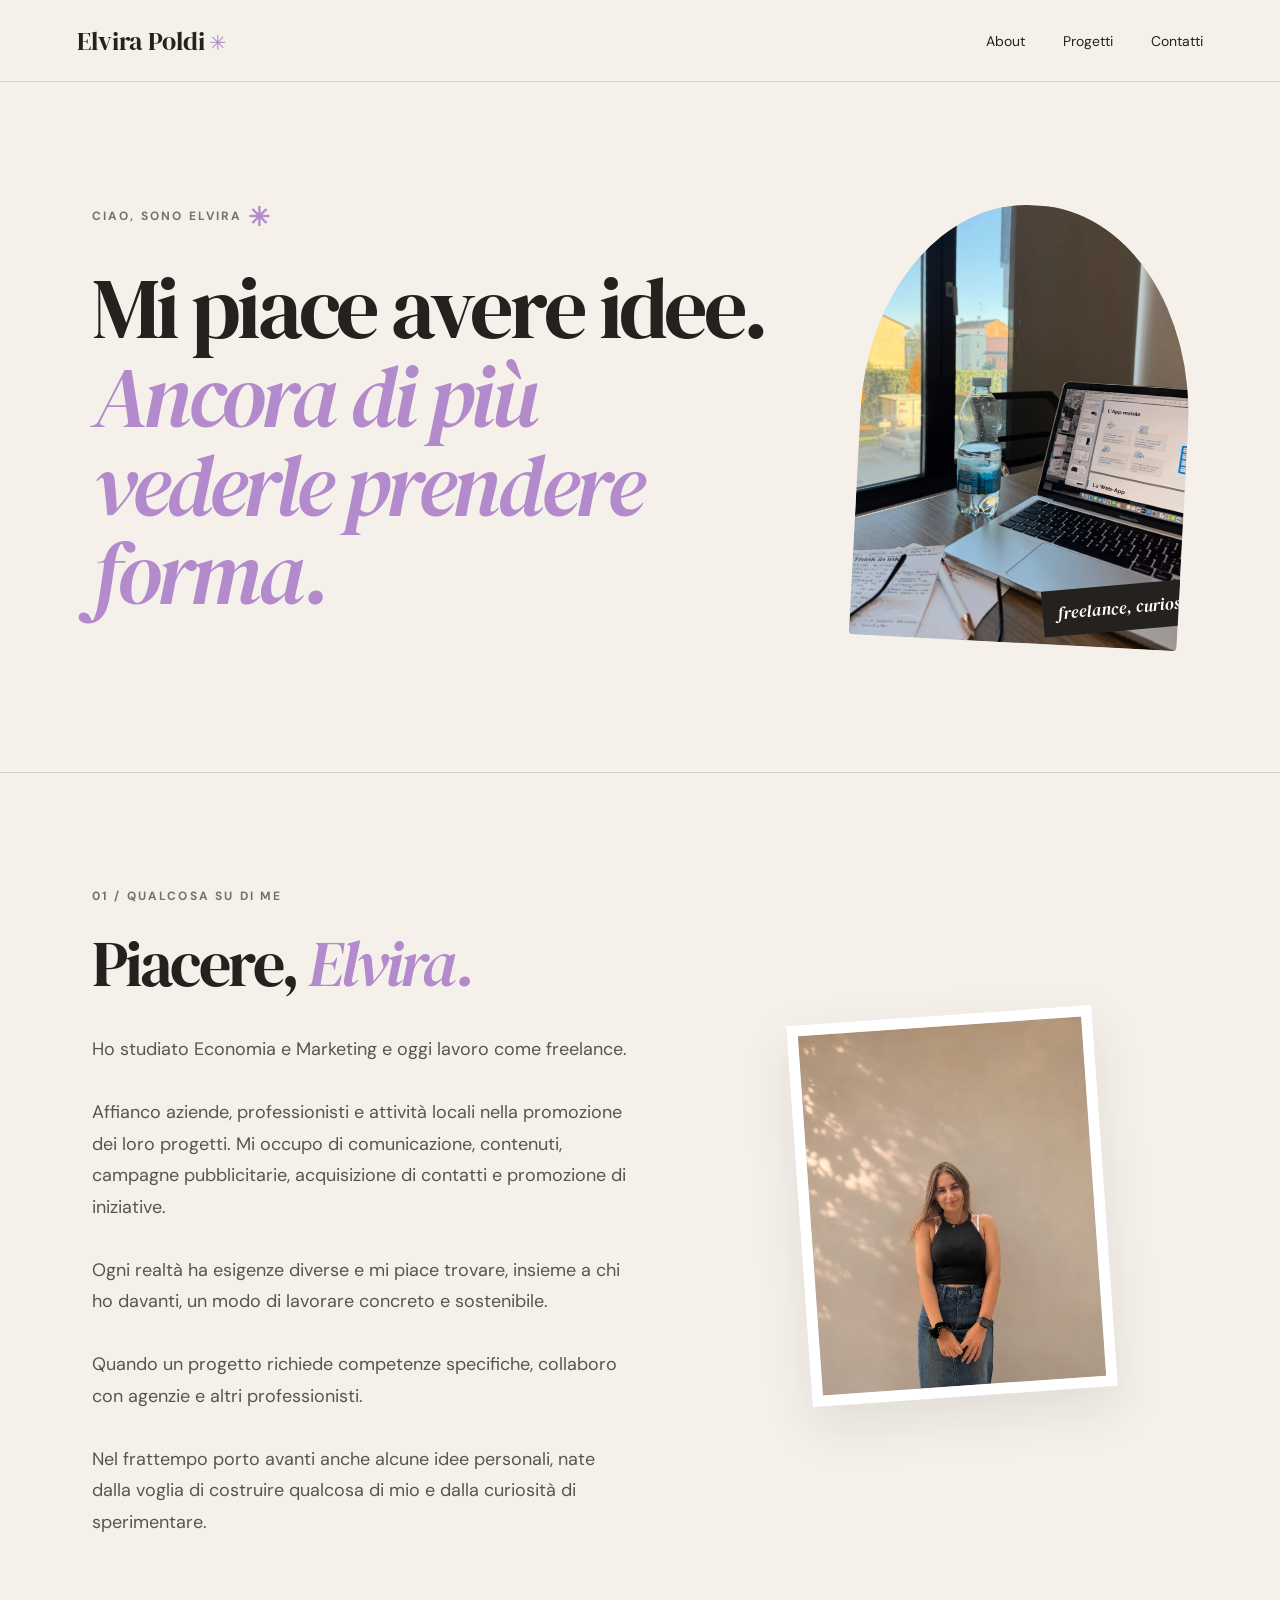
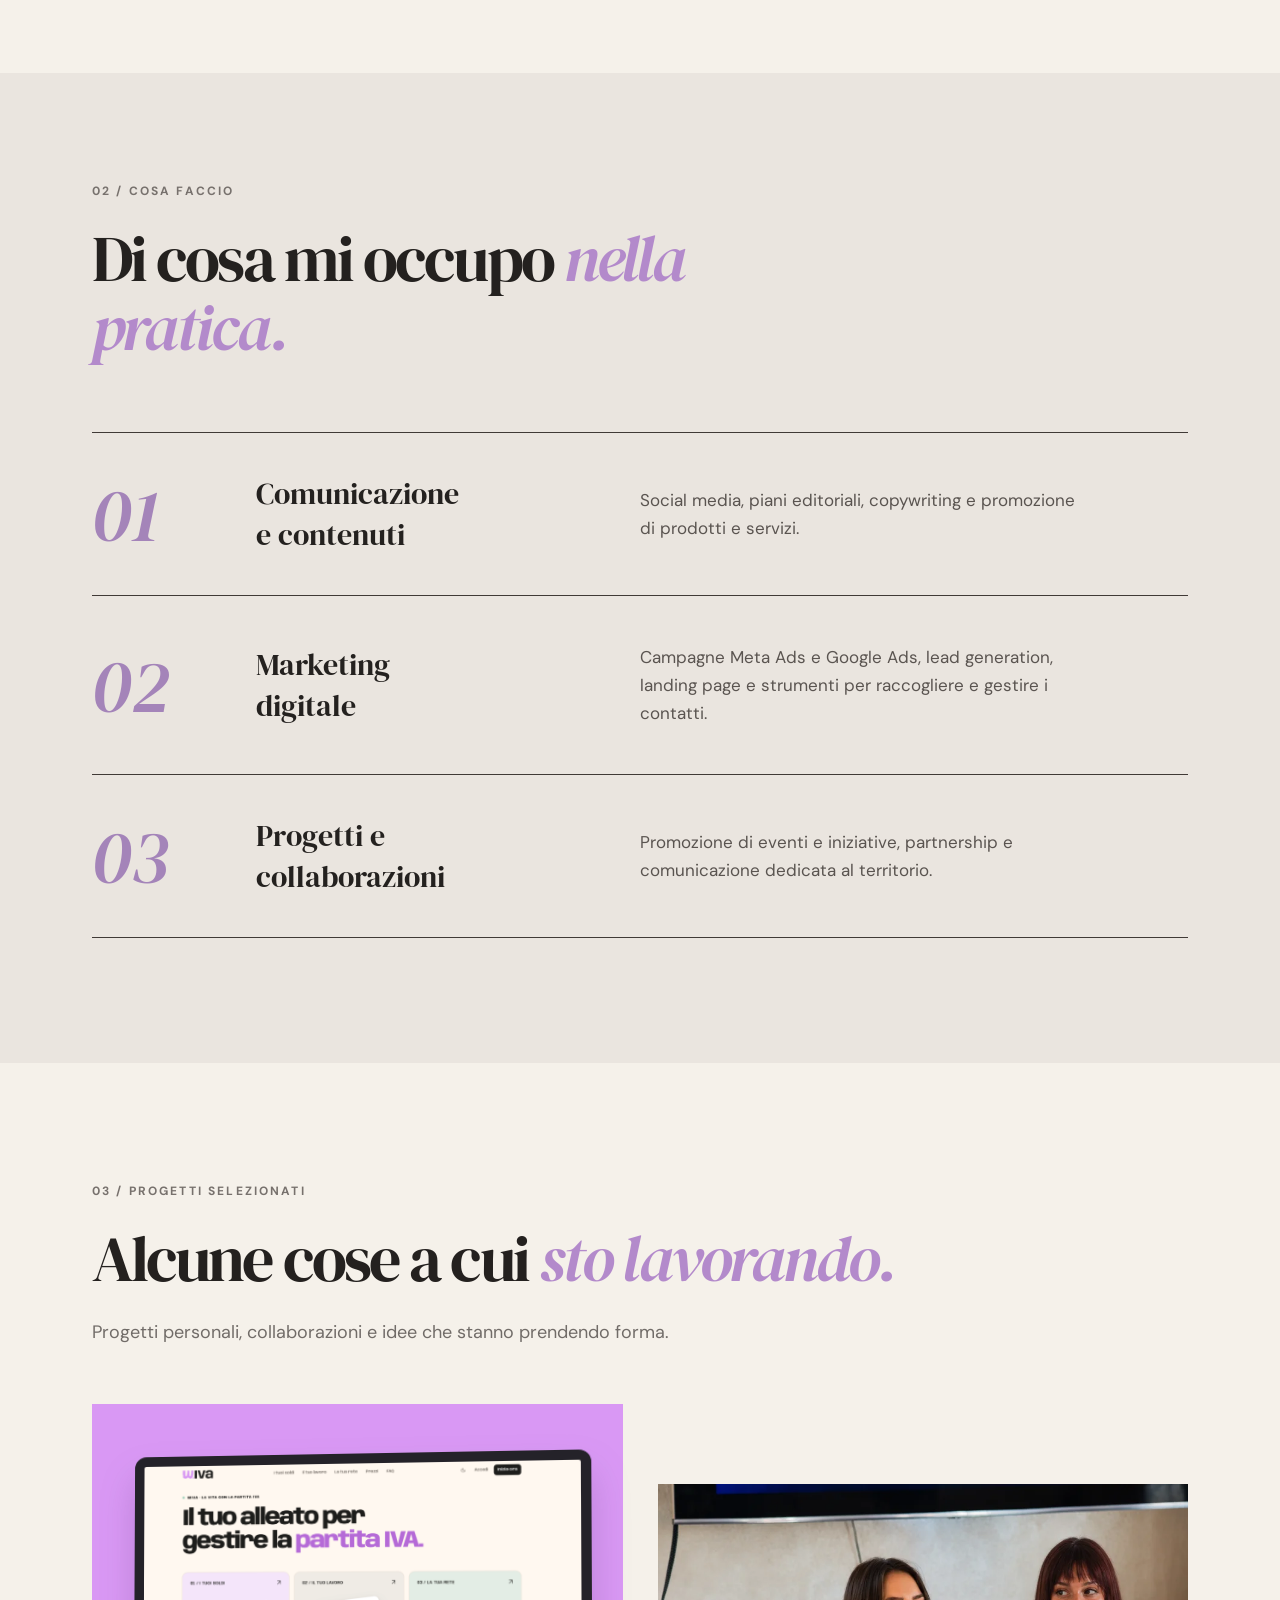
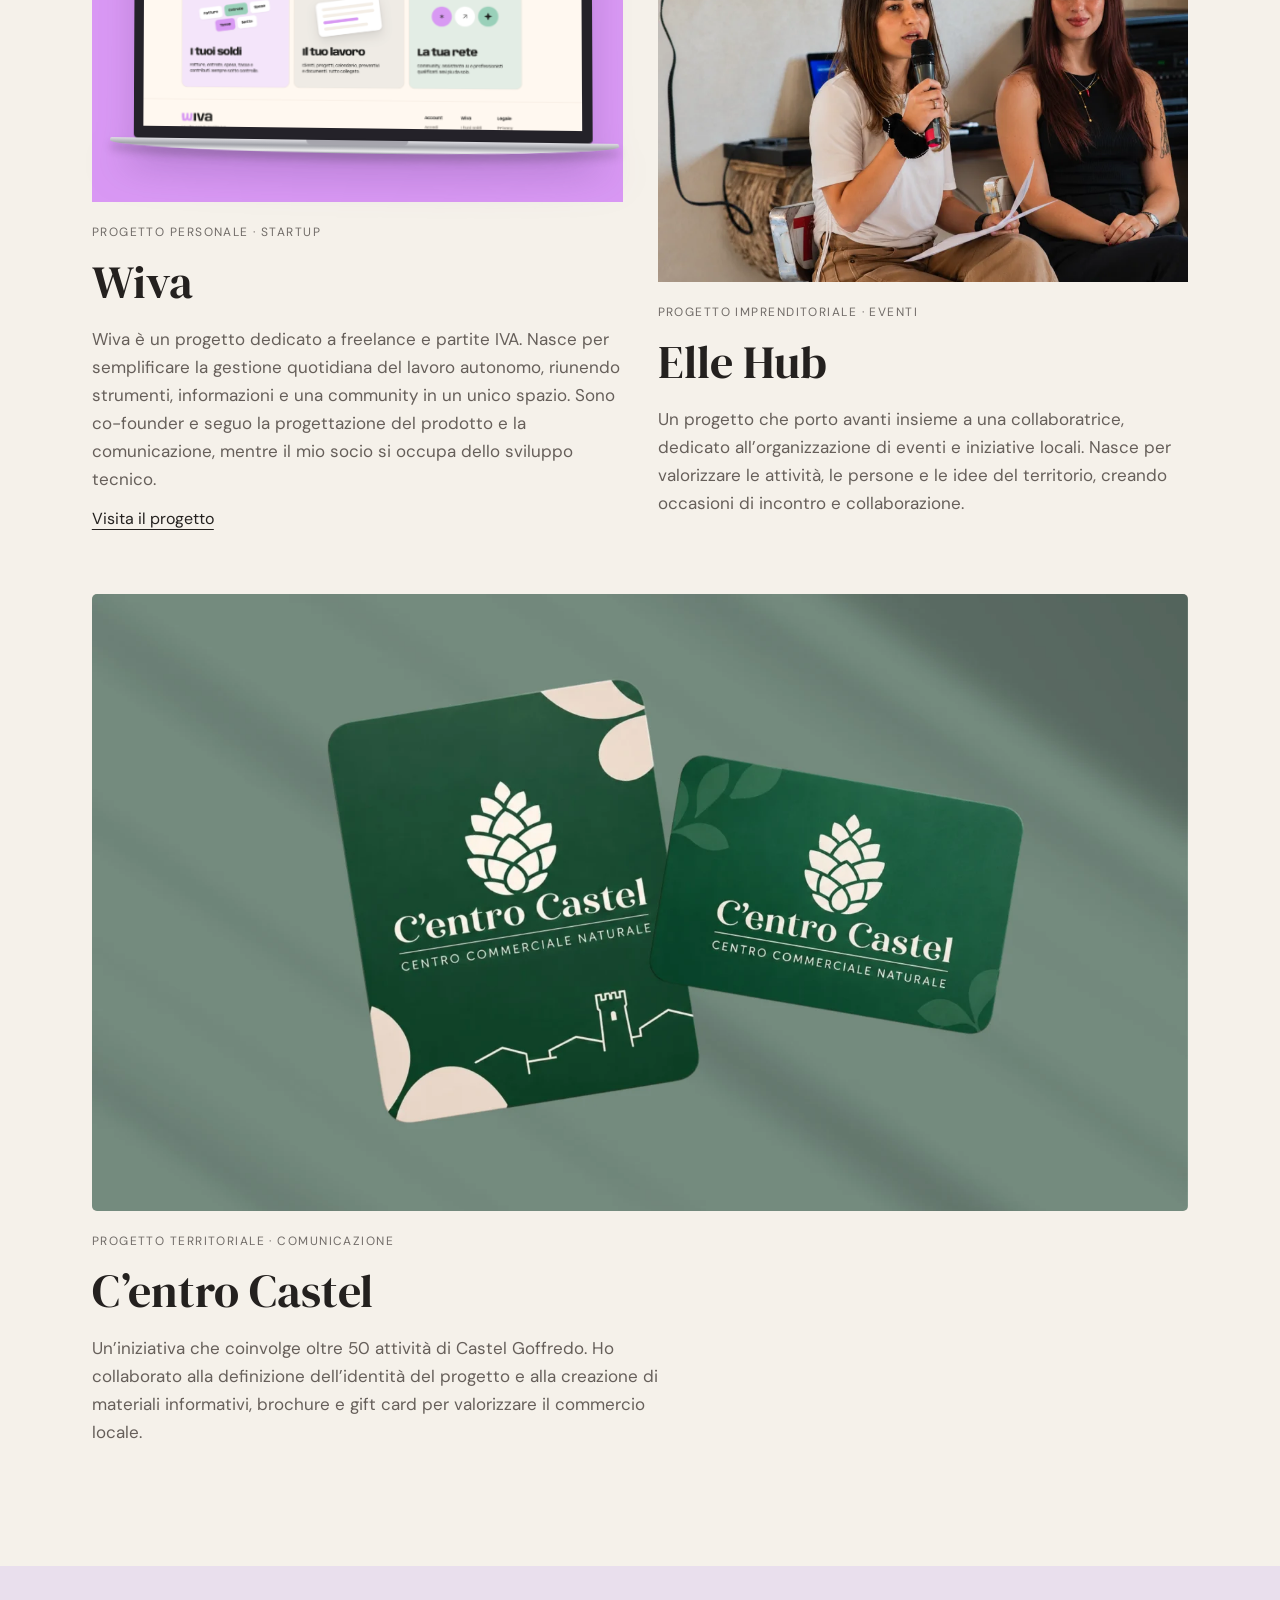
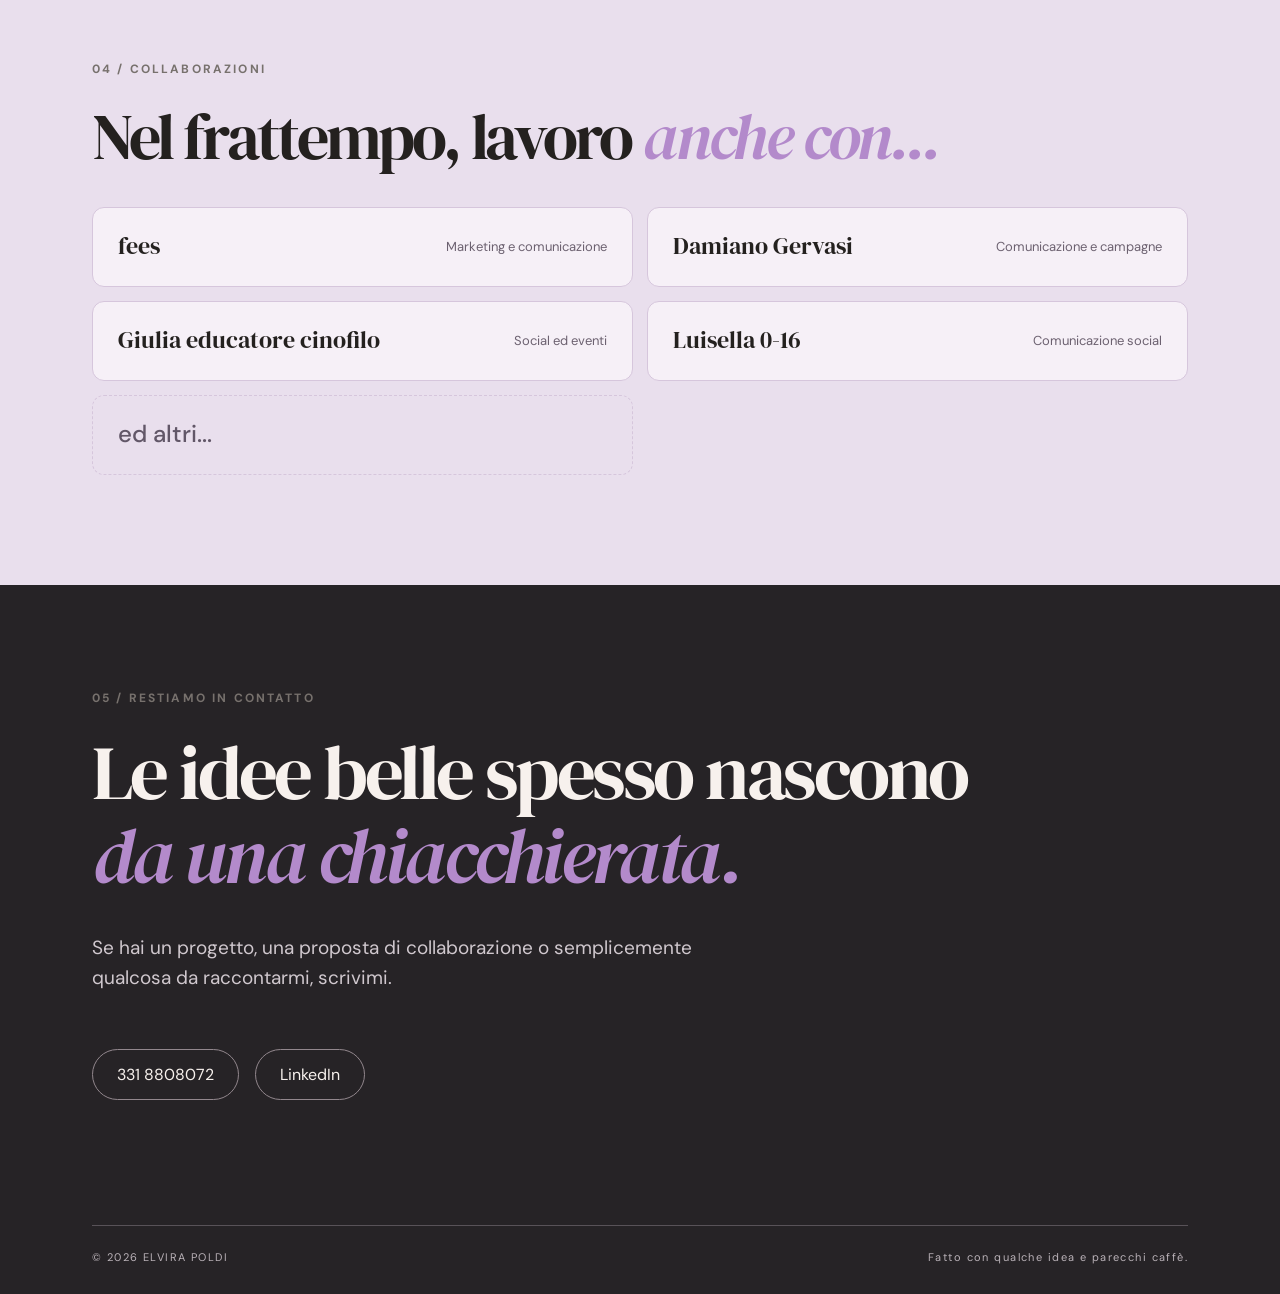
==== commit da3270d9: "Change image path for 'castel' in paths object Updated image paths in the JavaScript object for proj" ====
--- a/index.html
+++ b/index.html
@@ -38,7 +38,7 @@
 @media(prefers-reduced-motion:reduce){.laptop,.gift-card{transition:none}}
 </style></head><body>
 <header class="top"><a class="wordmark" href="#top">Elvira Poldi<span>✳</span></a><nav><a href="#about">About</a><a href="#progetti">Progetti</a><a href="#contatti">Contatti</a></nav></header>
-<main id="top"><section class="hero wrap"><div><div class="eyebrow">CIAO, SONO ELVIRA <span class="star">✳</span></div><h1><span data-text="heroA"></span><em data-text="heroB"></em></h1></div><div class="hero-visual image-slot" data-image="hero" aria-label="Fotografia personale"><div class="image-placeholder"><span>Una foto di te, qui.</span><small>01 / RITRATTO</small></div><span class="photo-sticker">freelance, curiosa</span></div></section>
+<main id="top"><section class="hero wrap"><div><div class="eyebrow">CIAO, SONO ELVIRA <span class="star">✳</span></div><h1><span data-text="heroA"></span><em data-text="heroB"></em></h1></div><div class="hero-visual image-slot" data-image="hero" aria-label="Fotografia personale"><div class="image-placeholder"><span>Una foto di te, qui.</span><small>01 / RITRATTO</small></div></div></section>
 <section class="about-section" id="about"><div class="wrap two-col"><div><div class="eyebrow">01 / QUALCOSA SU DI ME</div><h2>Piacere, <em>Elvira.</em></h2><div class="bodycopy" data-text="about"></div></div><div class="about-art"><div class="image-slot portrait" data-image="about"><div class="image-placeholder"><span>Un momento di lavoro</span><small>02 / DIETRO LE QUINTE</small></div></div></div></div></section>
 <section class="services"><div class="wrap"><div class="eyebrow">02 / COSA FACCIO</div><h2>Di cosa mi occupo <em>nella pratica.</em></h2><div class="service-line"><span>01</span><h3>Comunicazione<br>e contenuti</h3><p data-text="service1"></p></div><div class="service-line"><span>02</span><h3>Marketing<br>digitale</h3><p data-text="service2"></p></div><div class="service-line"><span>03</span><h3>Progetti e<br>collaborazioni</h3><p data-text="service3"></p></div></div></section>
 <section class="projects wrap" id="progetti"><div class="eyebrow">03 / PROGETTI SELEZIONATI</div><h2>Alcune cose a cui <em>sto lavorando.</em></h2><p class="section-intro">Progetti personali, collaborazioni e idee che stanno prendendo forma.</p><div id="projectGrid" class="project-grid"></div></section>
@@ -63,7 +63,7 @@
 };
 
 const data = DEFAULTS;
-const paths = {hero:'elvira-hero.webp',about:'work-photo.webp',wiva:'wiva-screen.png',elle:'elle-hub-photo.webp',castel:'castel-gift-card.webp'};
+const paths = {hero:'elvira-hero.webp',about:'work-photo.webp',wiva:'wiva-screen.png',elle:'elle-hub-photo.webp',castel:'castel-two-cards.webp'};
 function element(tag,cls,content){const e=document.createElement(tag);if(cls)e.className=cls;if(content)e.textContent=content;return e;}
 function addPhoto(box,key){box.replaceChildren();box.classList.remove('mockup-wiva','project-elle-photo','mockup-castel','project-castel-photo');
  if(key==='wiva') {box.classList.add('mockup-wiva'); const laptop=element('div','laptop'), screen=element('div','laptop-screen'),base=element('div','laptop-base'); const img=element('img');img.src=paths[key];img.alt='Wiva';screen.append(img);laptop.append(screen,base);box.append(laptop);return;}
@@ -82,4 +82,4 @@
  [['phone','Telefono'],['email','Email'],['linkedin','LinkedIn'],['instagram','Instagram']].forEach(([key,label])=>{if(!data[key])return;const a=element('a','',key==='phone'?data.phone:label);a.href=key==='phone'?'tel:'+data.phone.replace(/[^\d+]/g,''):key==='email'?'mailto:'+data[key]:data[key];if(key==='linkedin'||key==='instagram'){a.target='_blank';a.rel='noopener noreferrer'}links.append(a)});
 }
 render();
-</script></body></html>+</script></body></html>
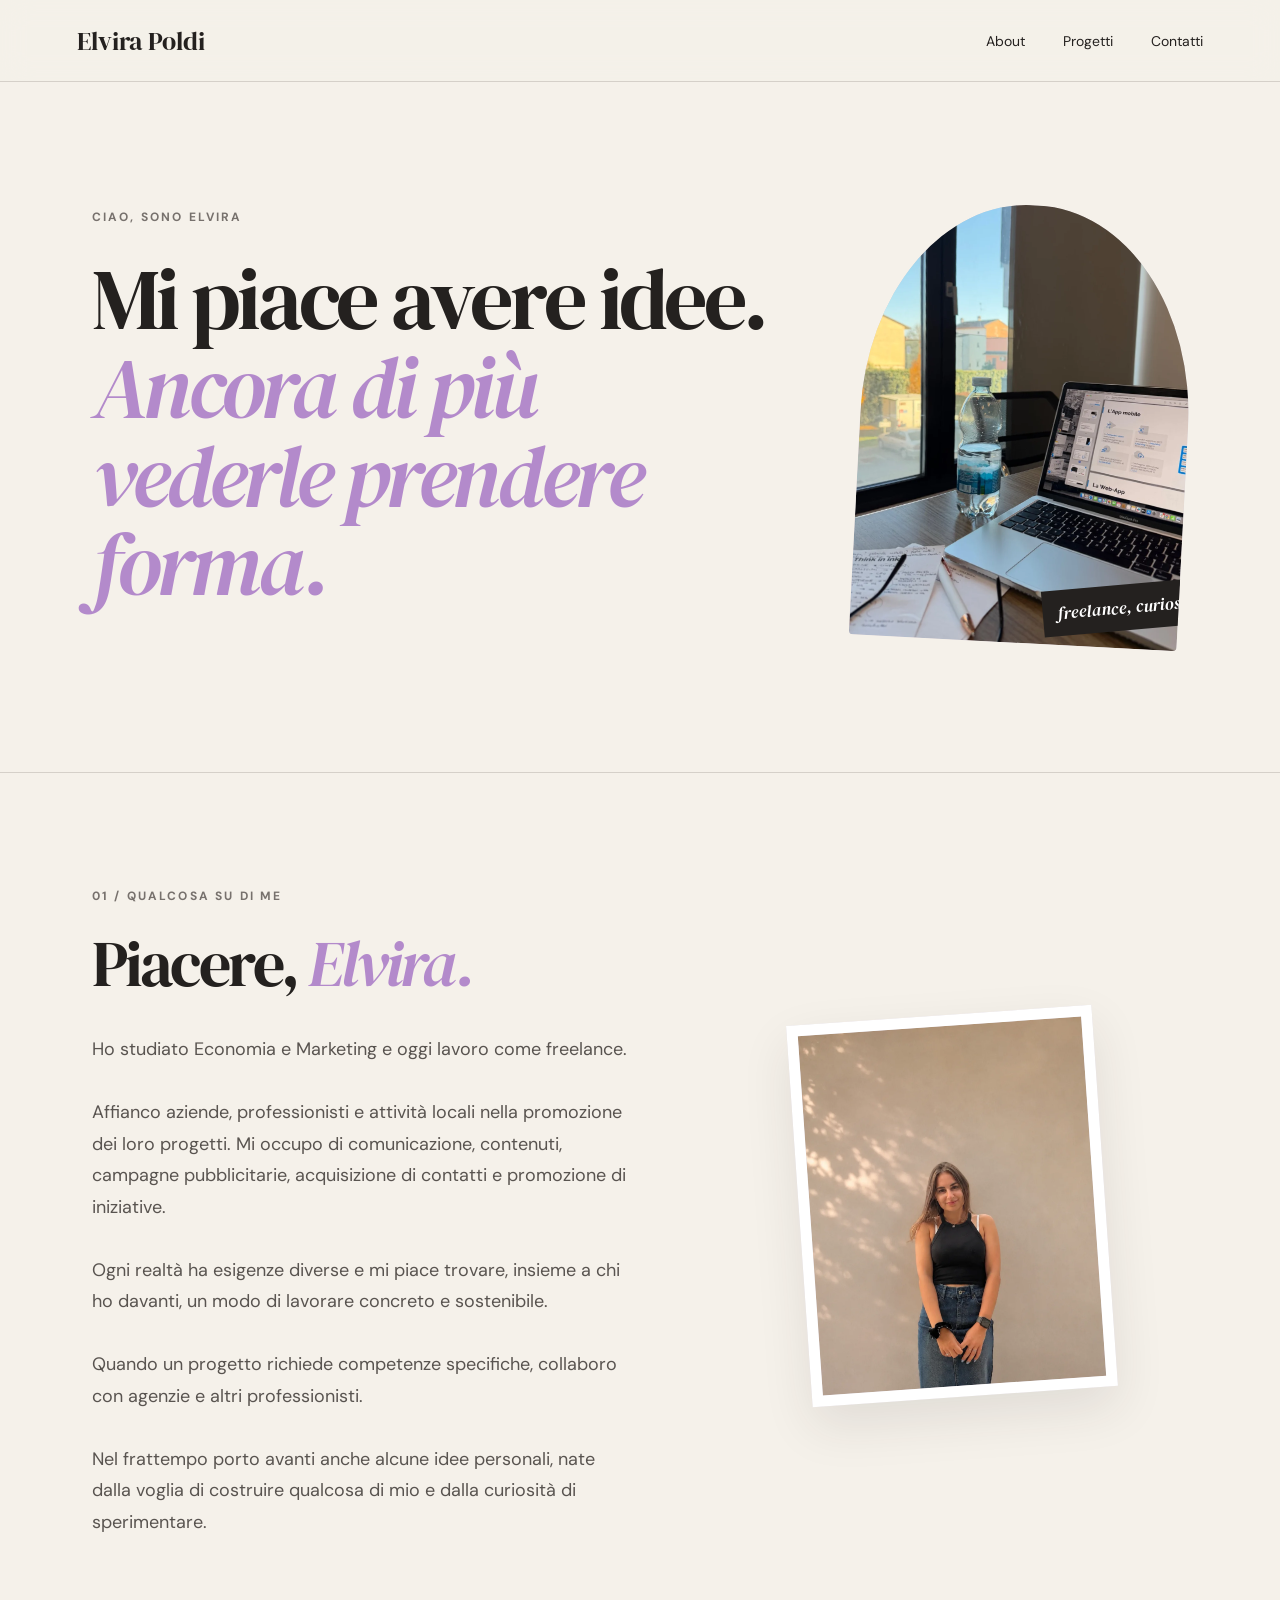
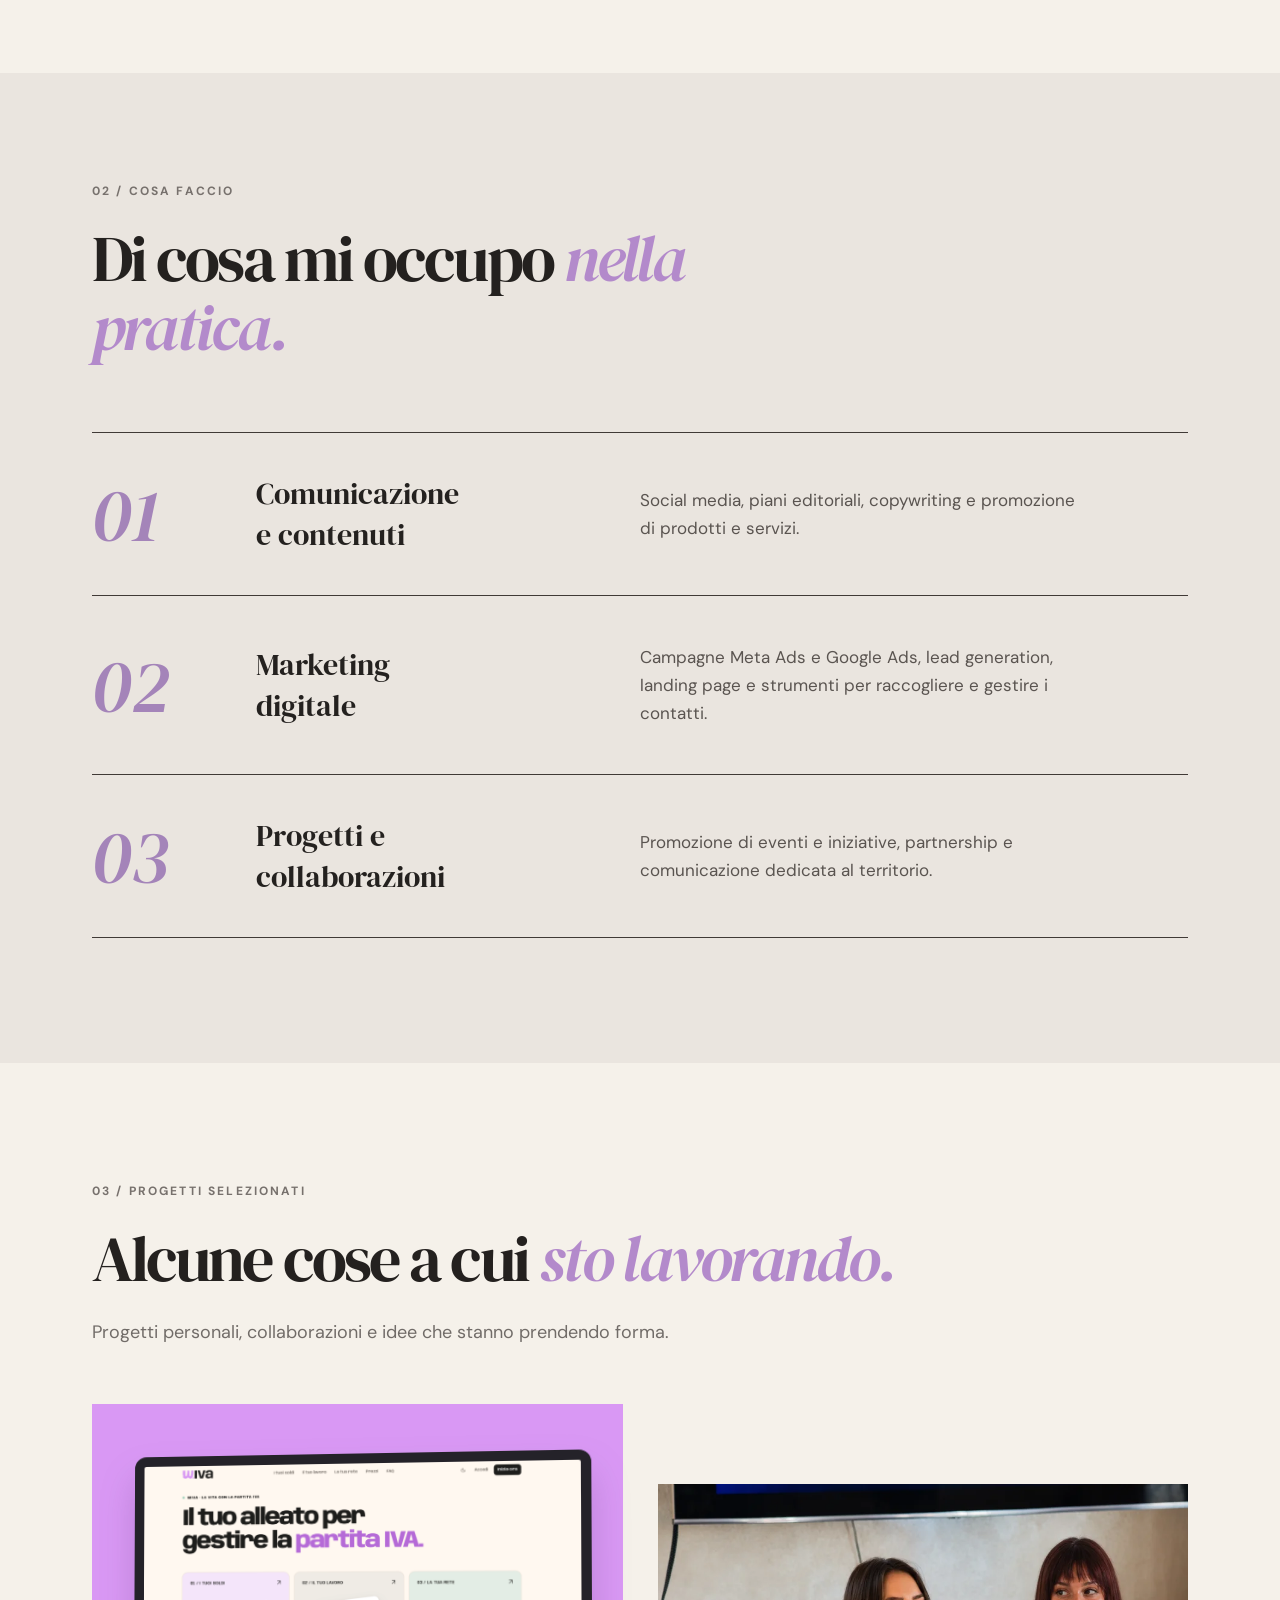
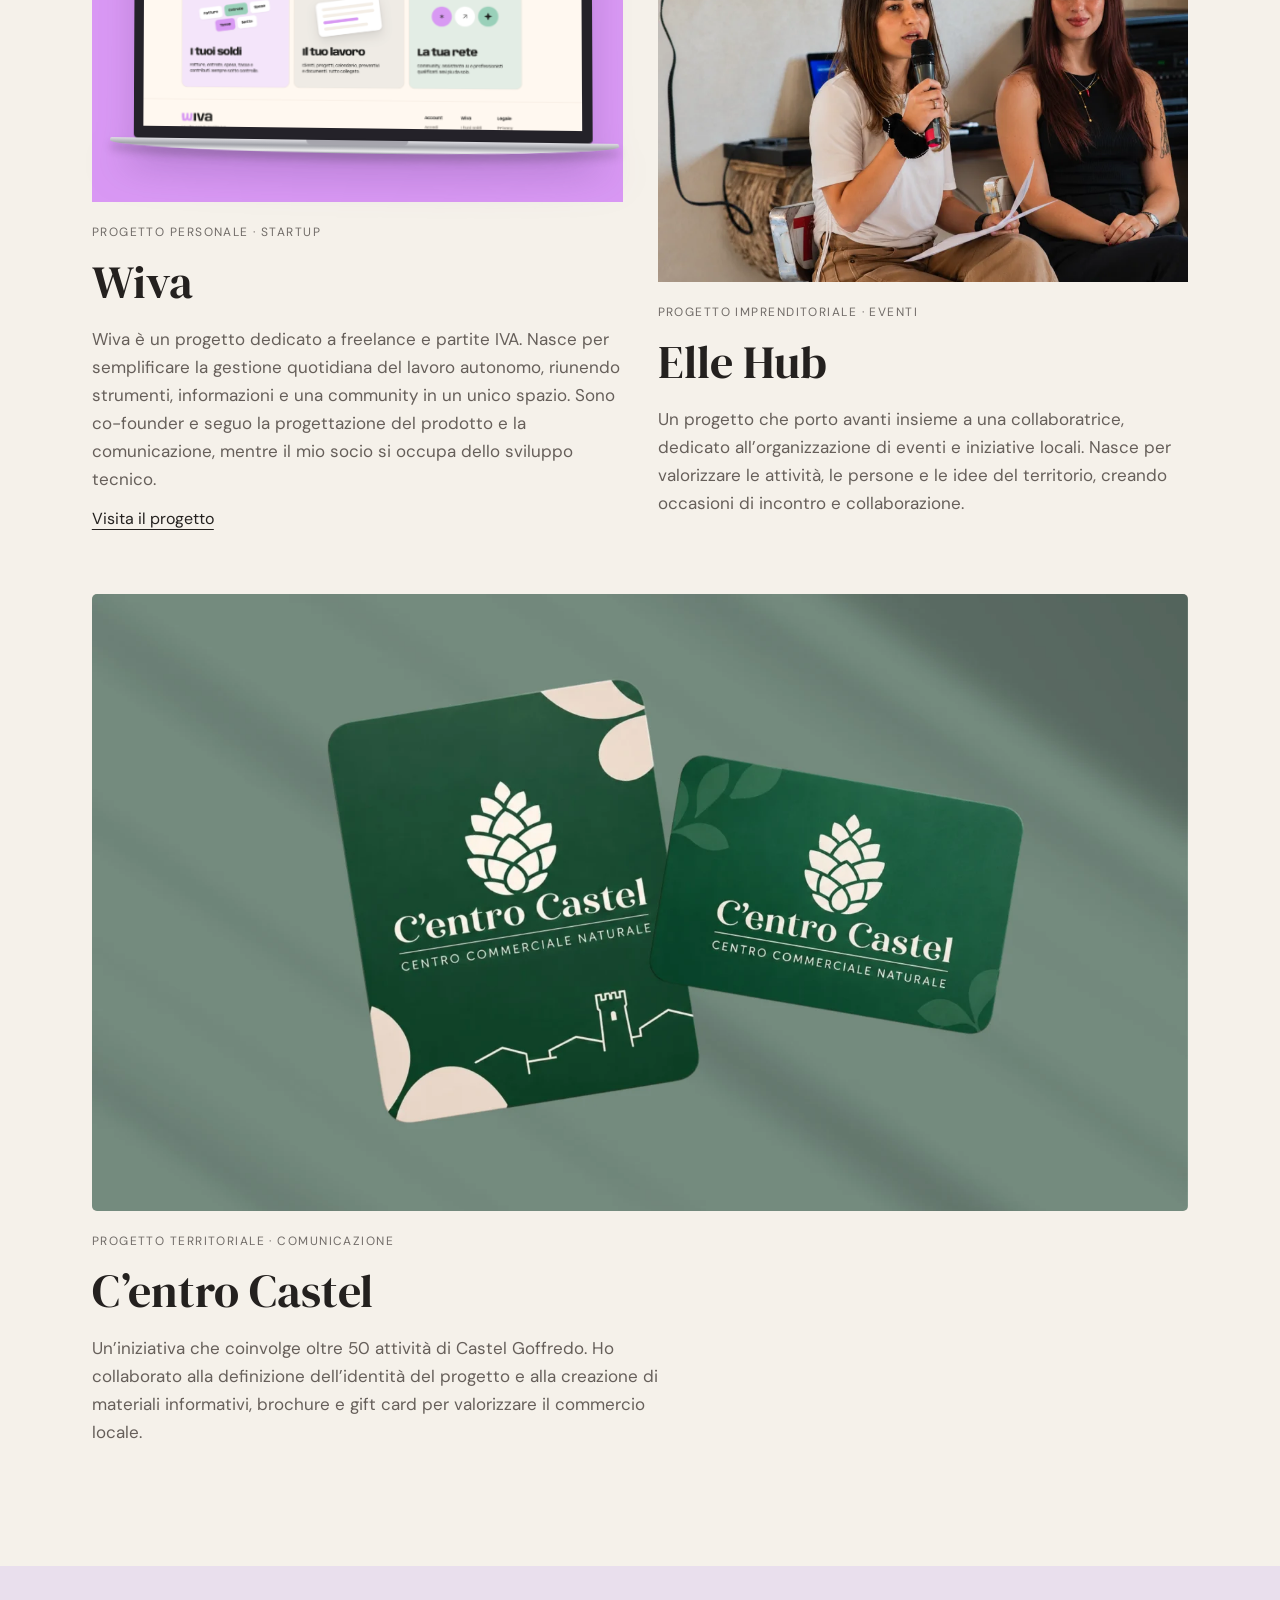
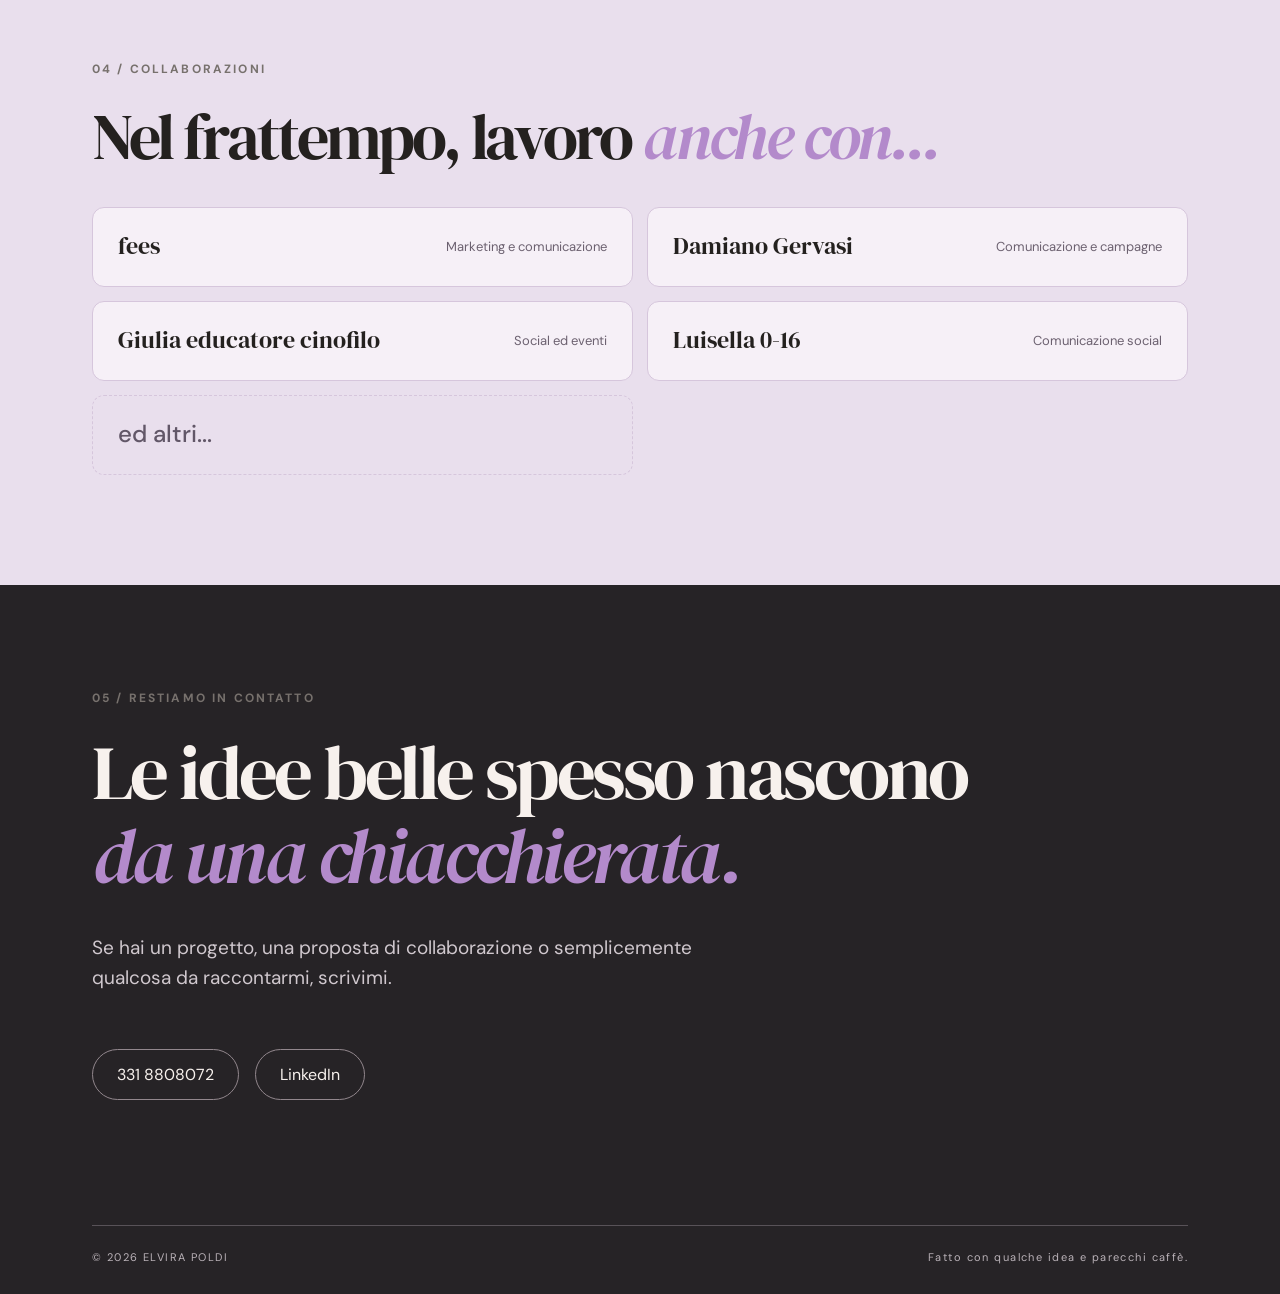
==== commit 55059156: "* removed" ====
--- a/index.html
+++ b/index.html
@@ -37,8 +37,8 @@
 @media(max-width:850px){.project-image.mockup-wiva{padding:10% 8%}.laptop-screen{border-width:7px;border-bottom-width:9px}.gift-card{width:73%}}
 @media(prefers-reduced-motion:reduce){.laptop,.gift-card{transition:none}}
 </style></head><body>
-<header class="top"><a class="wordmark" href="#top">Elvira Poldi<span>✳</span></a><nav><a href="#about">About</a><a href="#progetti">Progetti</a><a href="#contatti">Contatti</a></nav></header>
-<main id="top"><section class="hero wrap"><div><div class="eyebrow">CIAO, SONO ELVIRA <span class="star">✳</span></div><h1><span data-text="heroA"></span><em data-text="heroB"></em></h1></div><div class="hero-visual image-slot" data-image="hero" aria-label="Fotografia personale"><div class="image-placeholder"><span>Una foto di te, qui.</span><small>01 / RITRATTO</small></div></div></section>
+<header class="top"><a class="wordmark" href="#top">Elvira Poldi</a><nav><a href="#about">About</a><a href="#progetti">Progetti</a><a href="#contatti">Contatti</a></nav></header>
+<main id="top"><section class="hero wrap"><div><div class="eyebrow">CIAO, SONO ELVIRA</div><h1><span data-text="heroA"></span><em data-text="heroB"></em></h1></div><div class="hero-visual image-slot" data-image="hero" aria-label="Fotografia personale"><div class="image-placeholder"><span>Una foto di te, qui.</span><small>01 / RITRATTO</small></div></div></section>
 <section class="about-section" id="about"><div class="wrap two-col"><div><div class="eyebrow">01 / QUALCOSA SU DI ME</div><h2>Piacere, <em>Elvira.</em></h2><div class="bodycopy" data-text="about"></div></div><div class="about-art"><div class="image-slot portrait" data-image="about"><div class="image-placeholder"><span>Un momento di lavoro</span><small>02 / DIETRO LE QUINTE</small></div></div></div></div></section>
 <section class="services"><div class="wrap"><div class="eyebrow">02 / COSA FACCIO</div><h2>Di cosa mi occupo <em>nella pratica.</em></h2><div class="service-line"><span>01</span><h3>Comunicazione<br>e contenuti</h3><p data-text="service1"></p></div><div class="service-line"><span>02</span><h3>Marketing<br>digitale</h3><p data-text="service2"></p></div><div class="service-line"><span>03</span><h3>Progetti e<br>collaborazioni</h3><p data-text="service3"></p></div></div></section>
 <section class="projects wrap" id="progetti"><div class="eyebrow">03 / PROGETTI SELEZIONATI</div><h2>Alcune cose a cui <em>sto lavorando.</em></h2><p class="section-intro">Progetti personali, collaborazioni e idee che stanno prendendo forma.</p><div id="projectGrid" class="project-grid"></div></section>
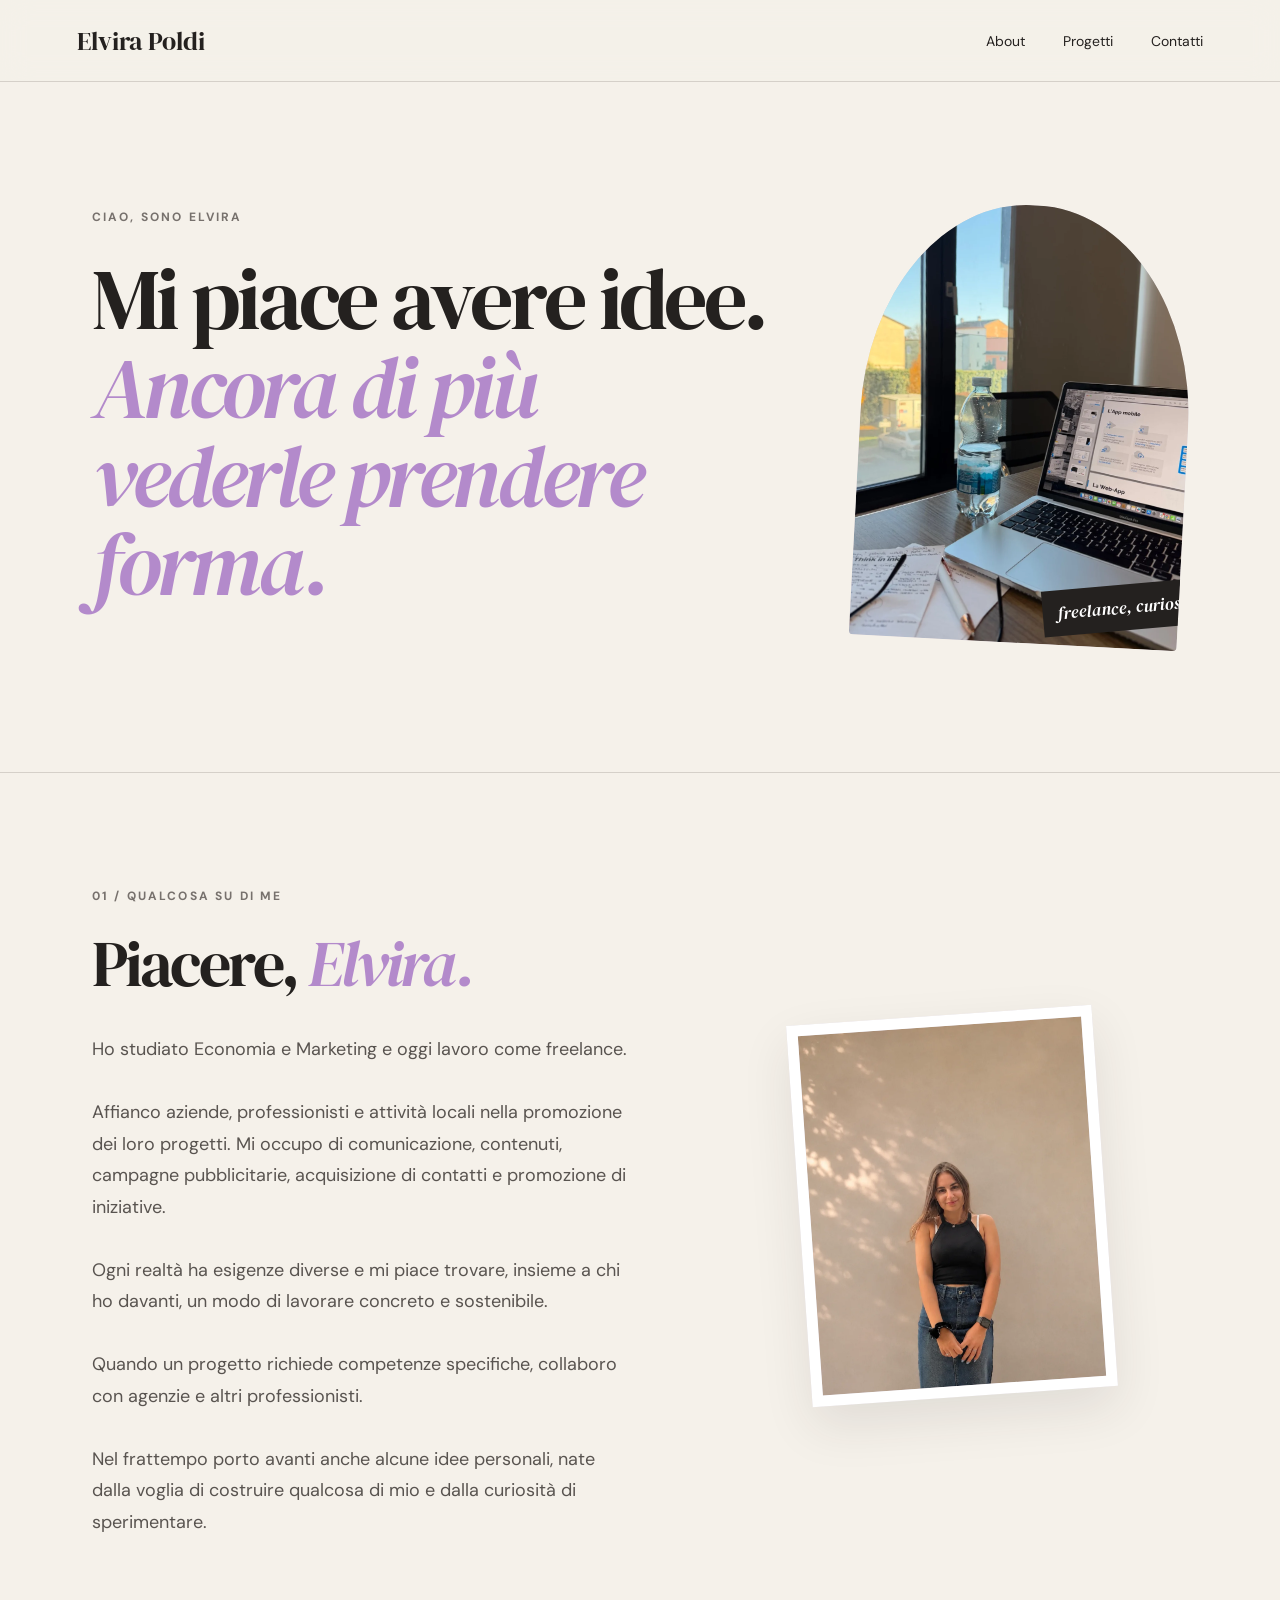
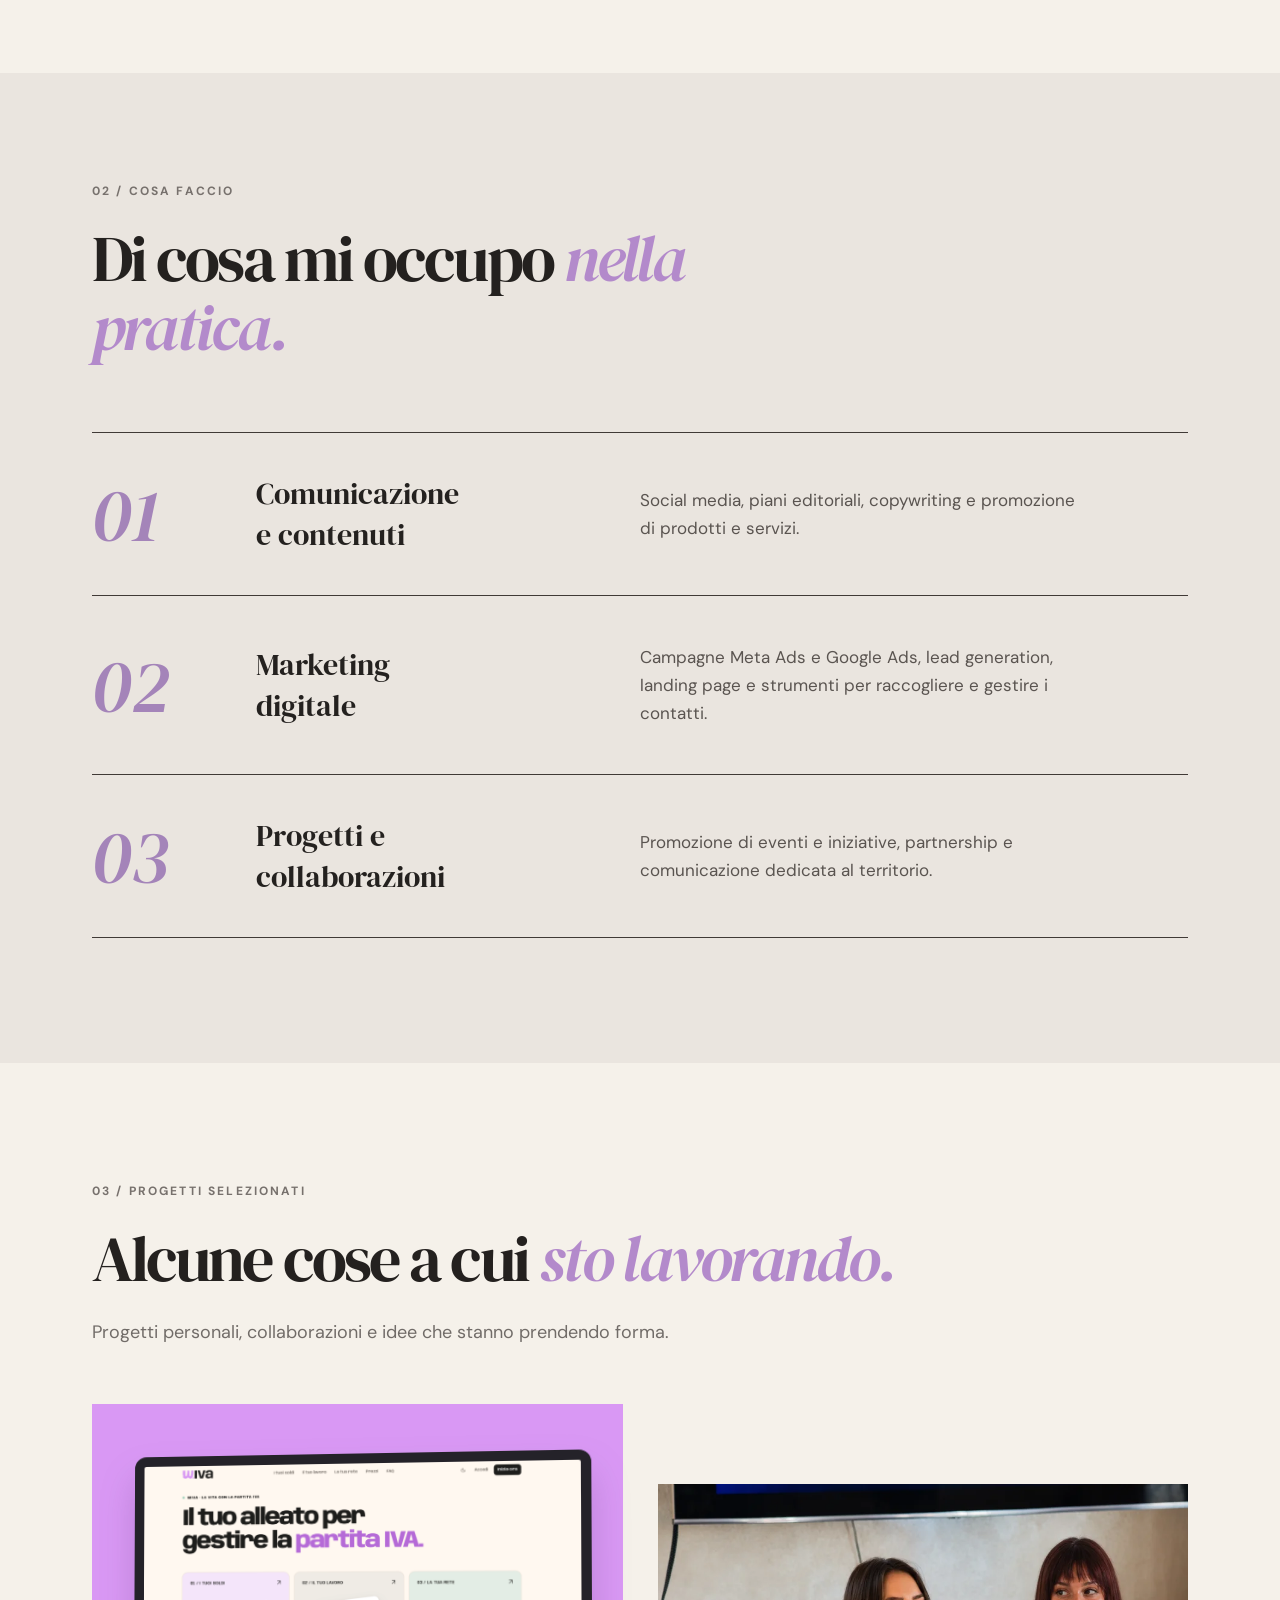
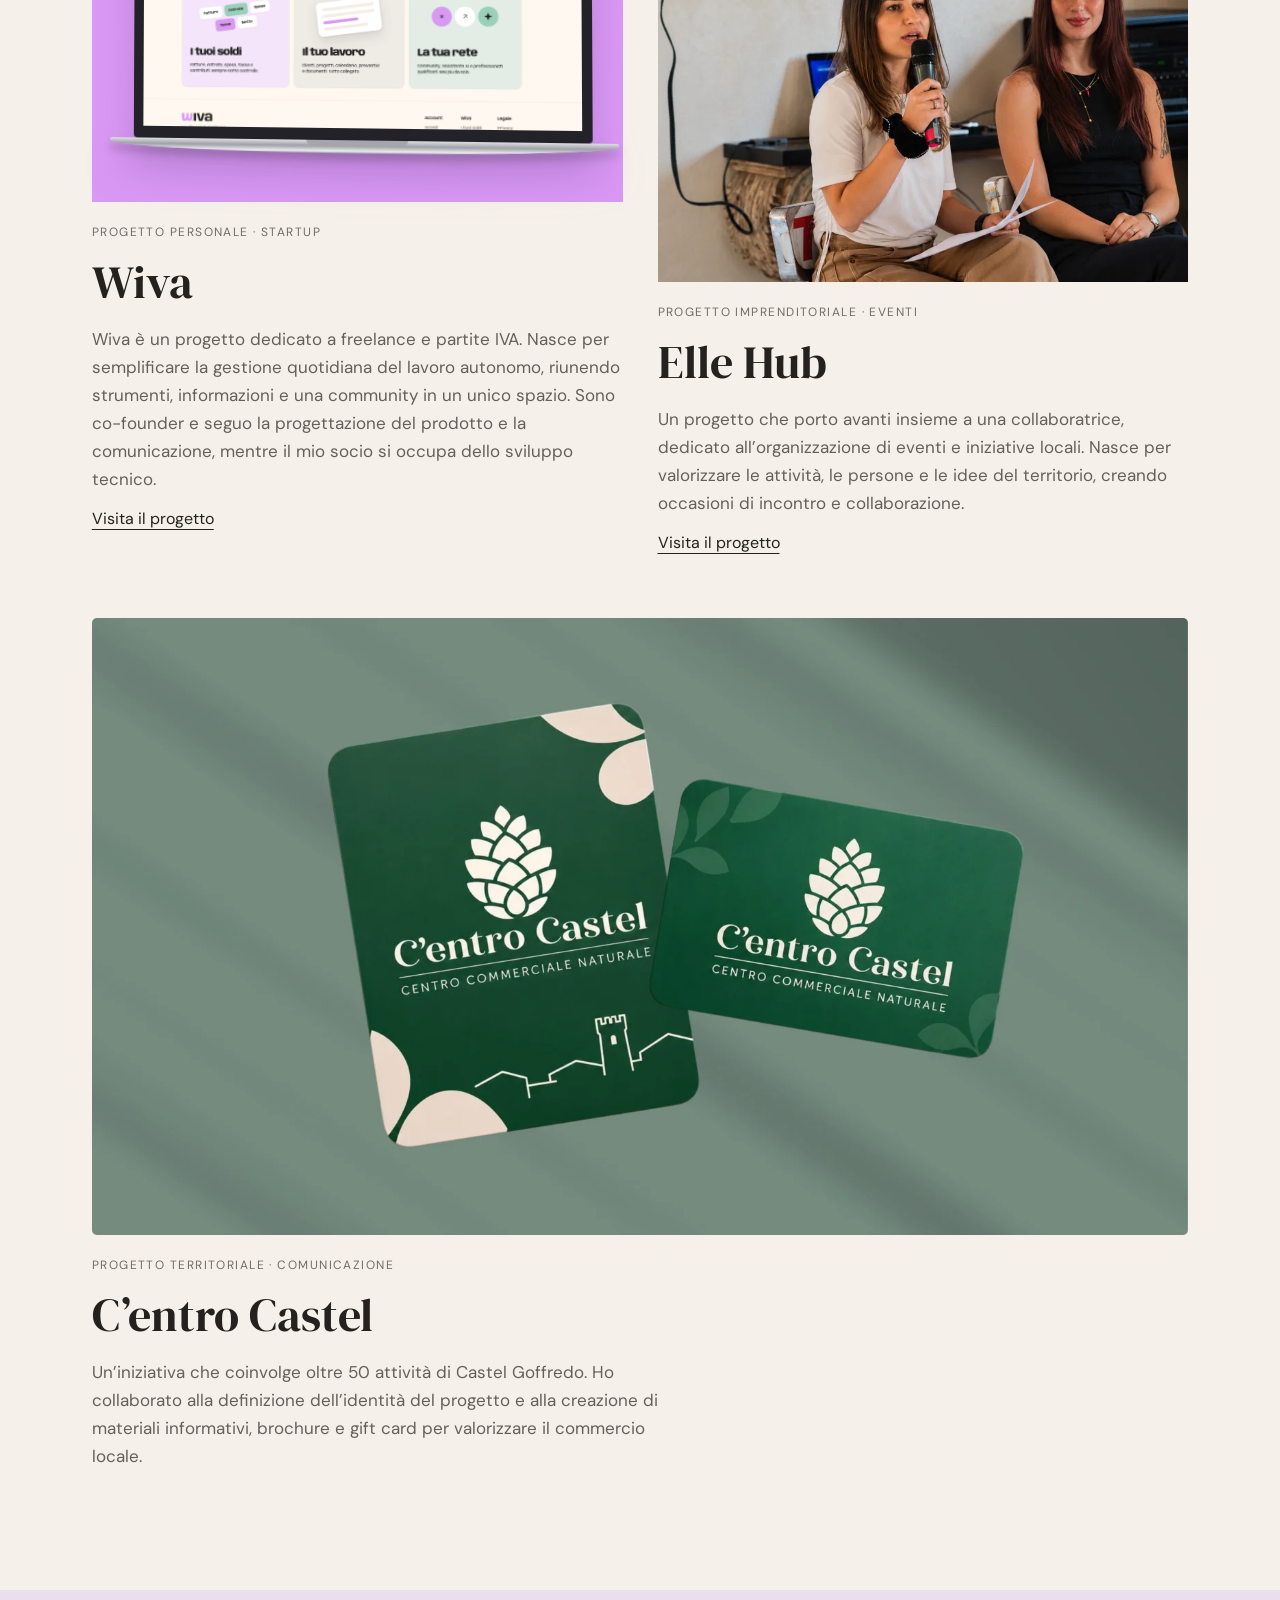
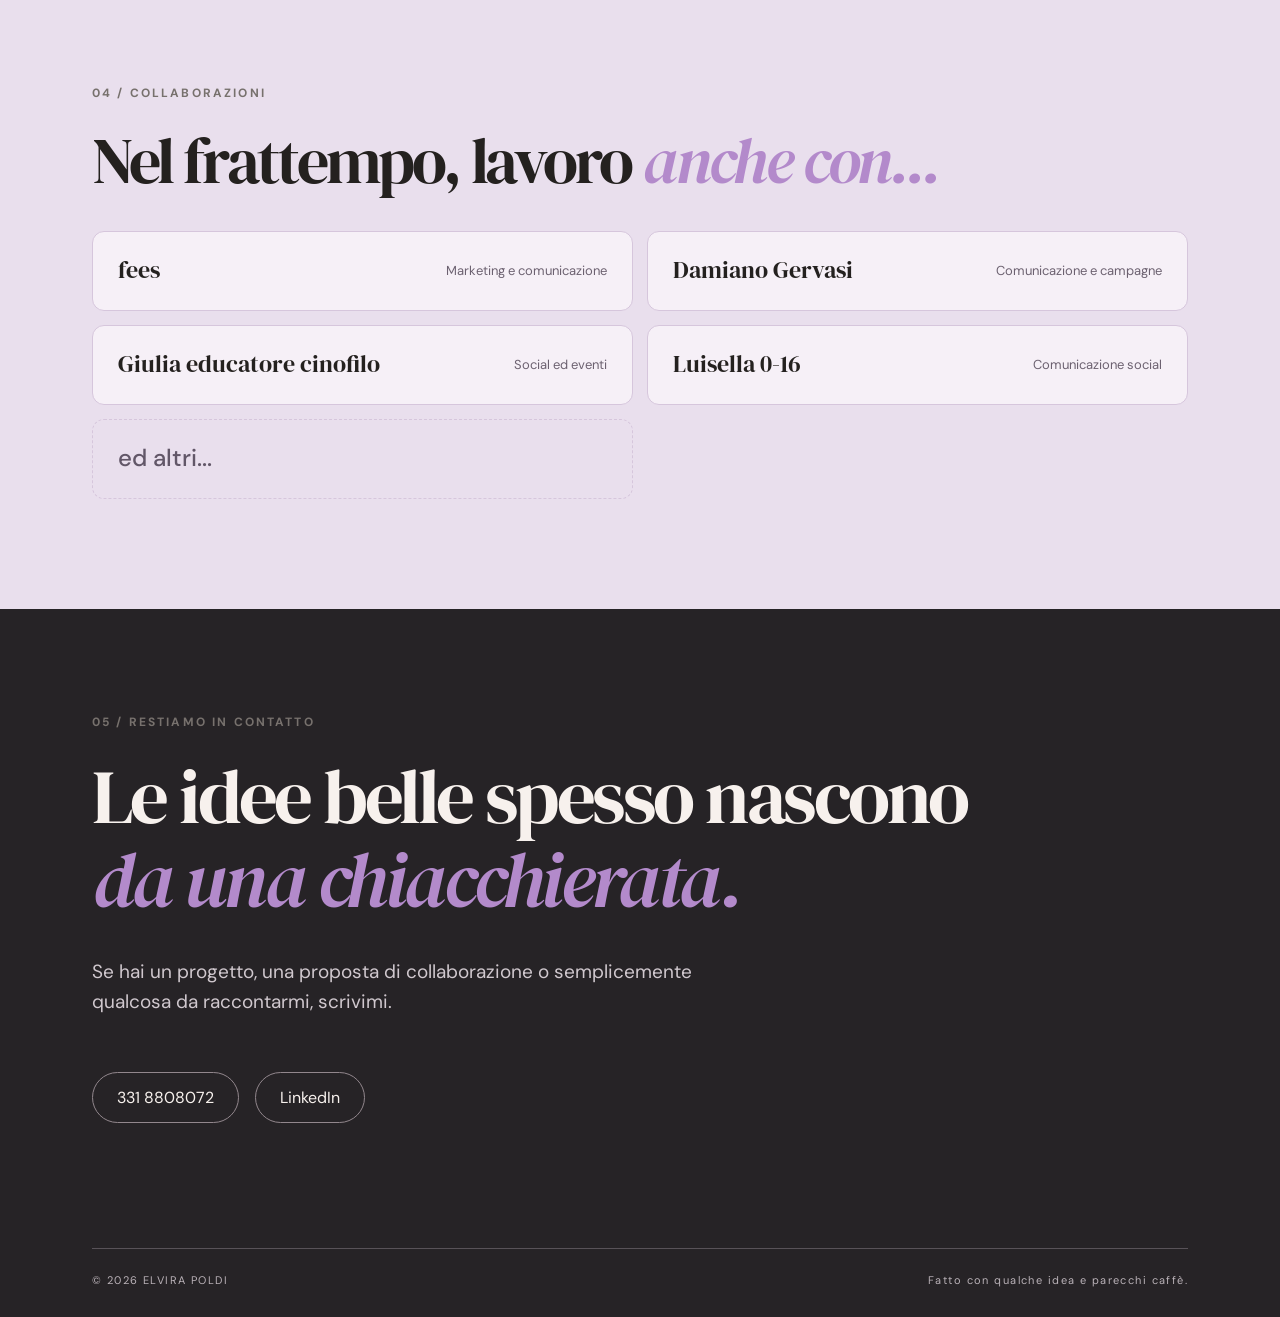
==== commit 4f3d1090: "Add URL for 'Elle Hub' project Updated the URL for the 'Elle Hub' project in the projects array." ====
--- a/index.html
+++ b/index.html
@@ -56,7 +56,7 @@
   email:'',phone:'331 8808072',linkedin:'https://www.linkedin.com/in/elvirapoldi/',instagram:'',images:{hero:'',about:'',wiva:'',elle:'',castel:''},
   projects:[
     {id:'wiva',category:'PROGETTO PERSONALE · STARTUP',title:'Wiva',description:'Wiva è un progetto dedicato a freelance e partite IVA. Nasce per semplificare la gestione quotidiana del lavoro autonomo, riunendo strumenti, informazioni e una community in un unico spazio. Sono co-founder e seguo la progettazione del prodotto e la comunicazione, mentre il mio socio si occupa dello sviluppo tecnico.',url:'https://wiva.it'},
-    {id:'elle',category:'PROGETTO IMPRENDITORIALE · EVENTI',title:'Elle Hub',description:'Un progetto che porto avanti insieme a una collaboratrice, dedicato all’organizzazione di eventi e iniziative locali. Nasce per valorizzare le attività, le persone e le idee del territorio, creando occasioni di incontro e collaborazione.',url:''},
+    {id:'elle',category:'PROGETTO IMPRENDITORIALE · EVENTI',title:'Elle Hub',description:'Un progetto che porto avanti insieme a una collaboratrice, dedicato all’organizzazione di eventi e iniziative locali. Nasce per valorizzare le attività, le persone e le idee del territorio, creando occasioni di incontro e collaborazione.',url:'https://ellehub.it'},
     {id:'castel',category:'PROGETTO TERRITORIALE · COMUNICAZIONE',title:'C’entro Castel',description:'Un’iniziativa che coinvolge oltre 50 attività di Castel Goffredo. Ho collaborato alla definizione dell’identità del progetto e alla creazione di materiali informativi, brochure e gift card per valorizzare il commercio locale.',url:''}
   ],
   clients:[{name:'fees',description:'Marketing e comunicazione',url:'https://fees.world'},{name:'Damiano Gervasi',description:'Comunicazione e campagne',url:'https://www.instagram.com/gervasi.damiano.insurance/'},{name:'Giulia educatore cinofilo',description:'Social ed eventi',url:'https://www.tellaroligiulia-dogcoaching.it'},{name:'Luisella 0-16',description:'Comunicazione social',url:'https://www.instagram.com/luisellaabbigliamentoescarpe/'},{name:'ed altri...',description:'',url:''}]
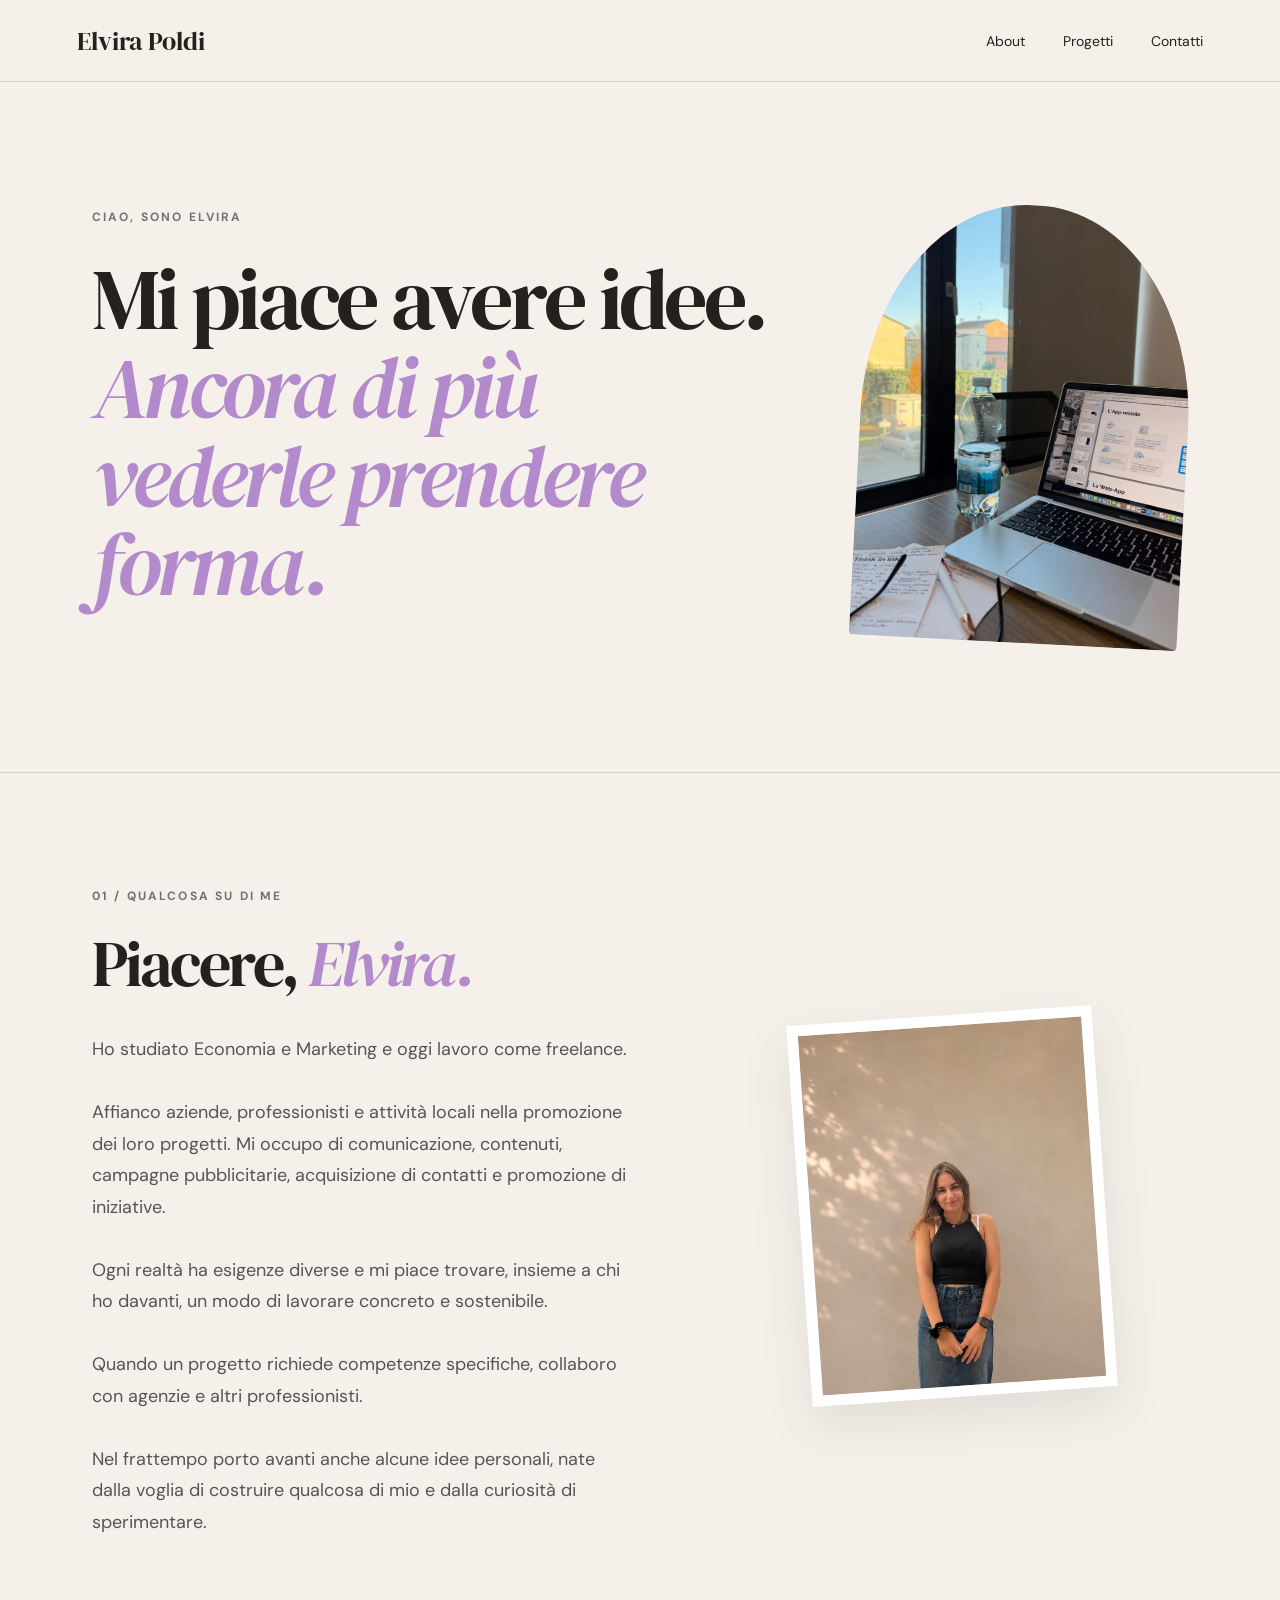
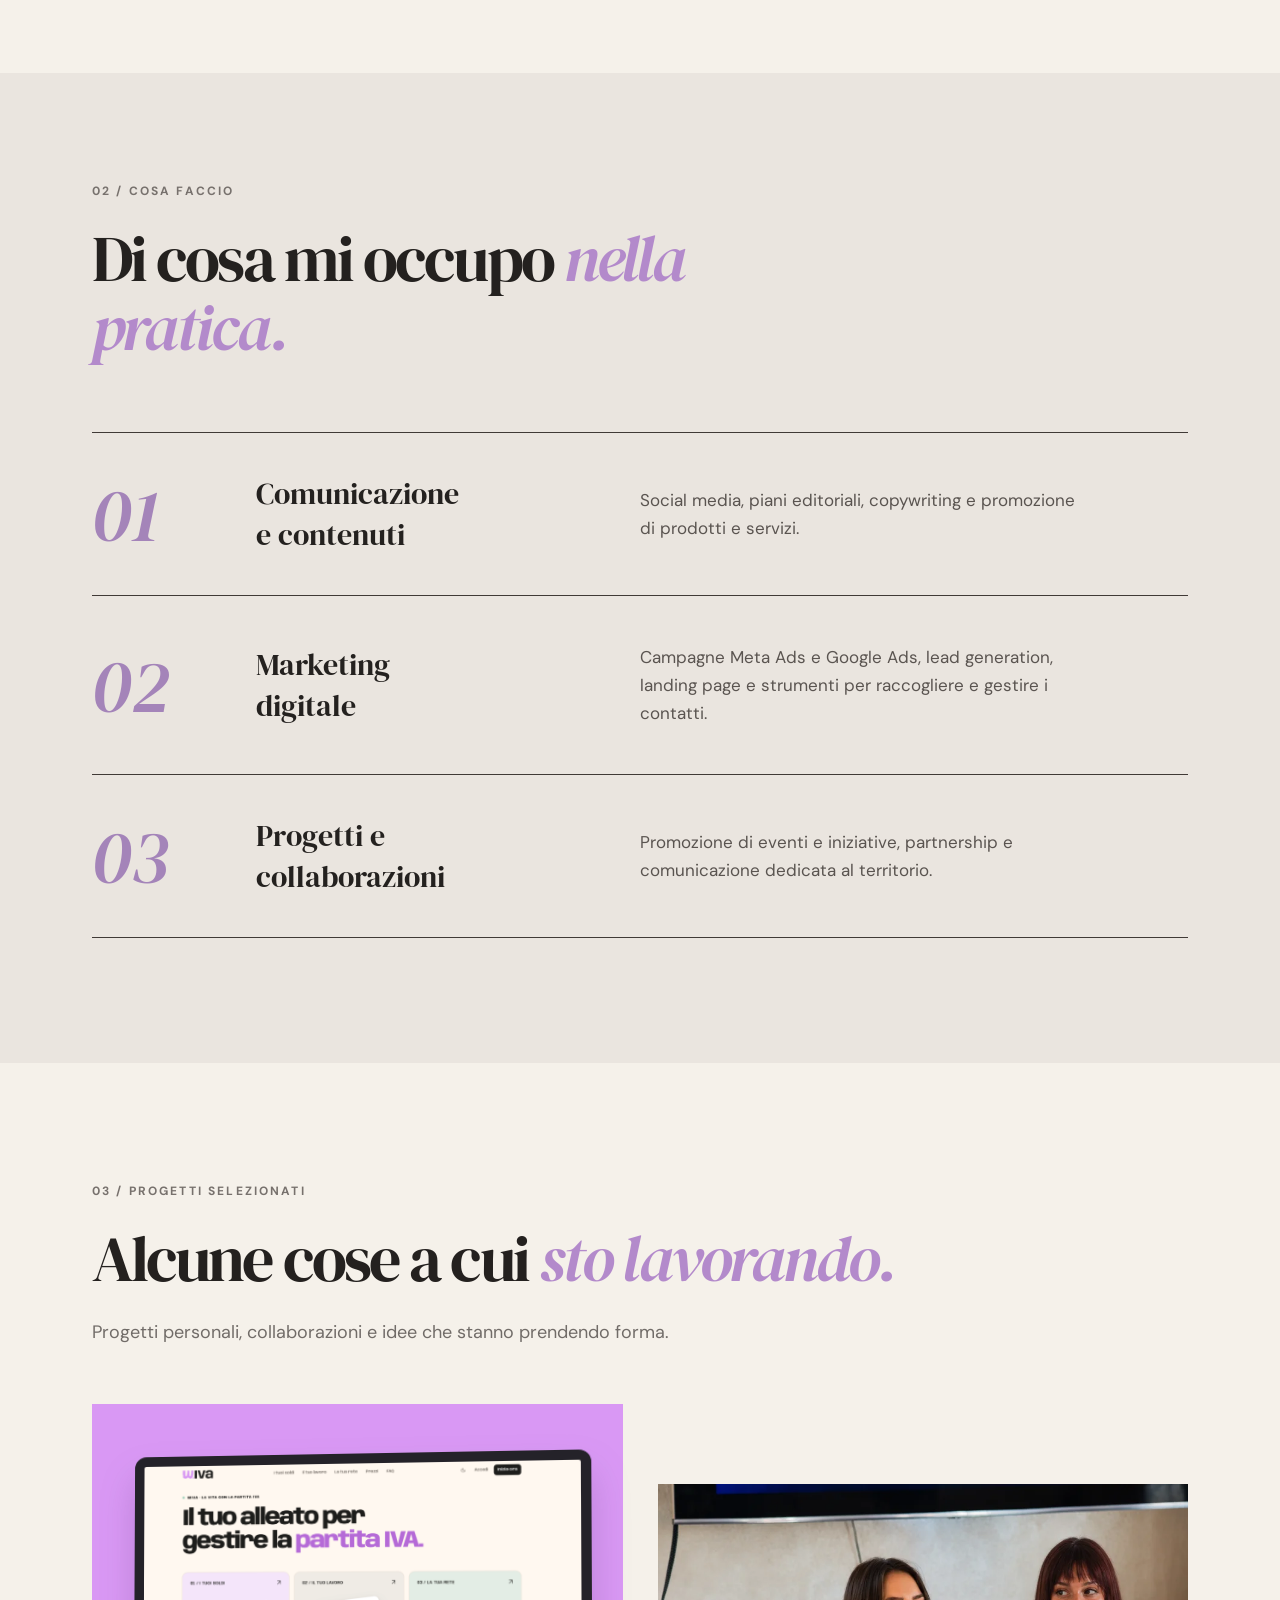
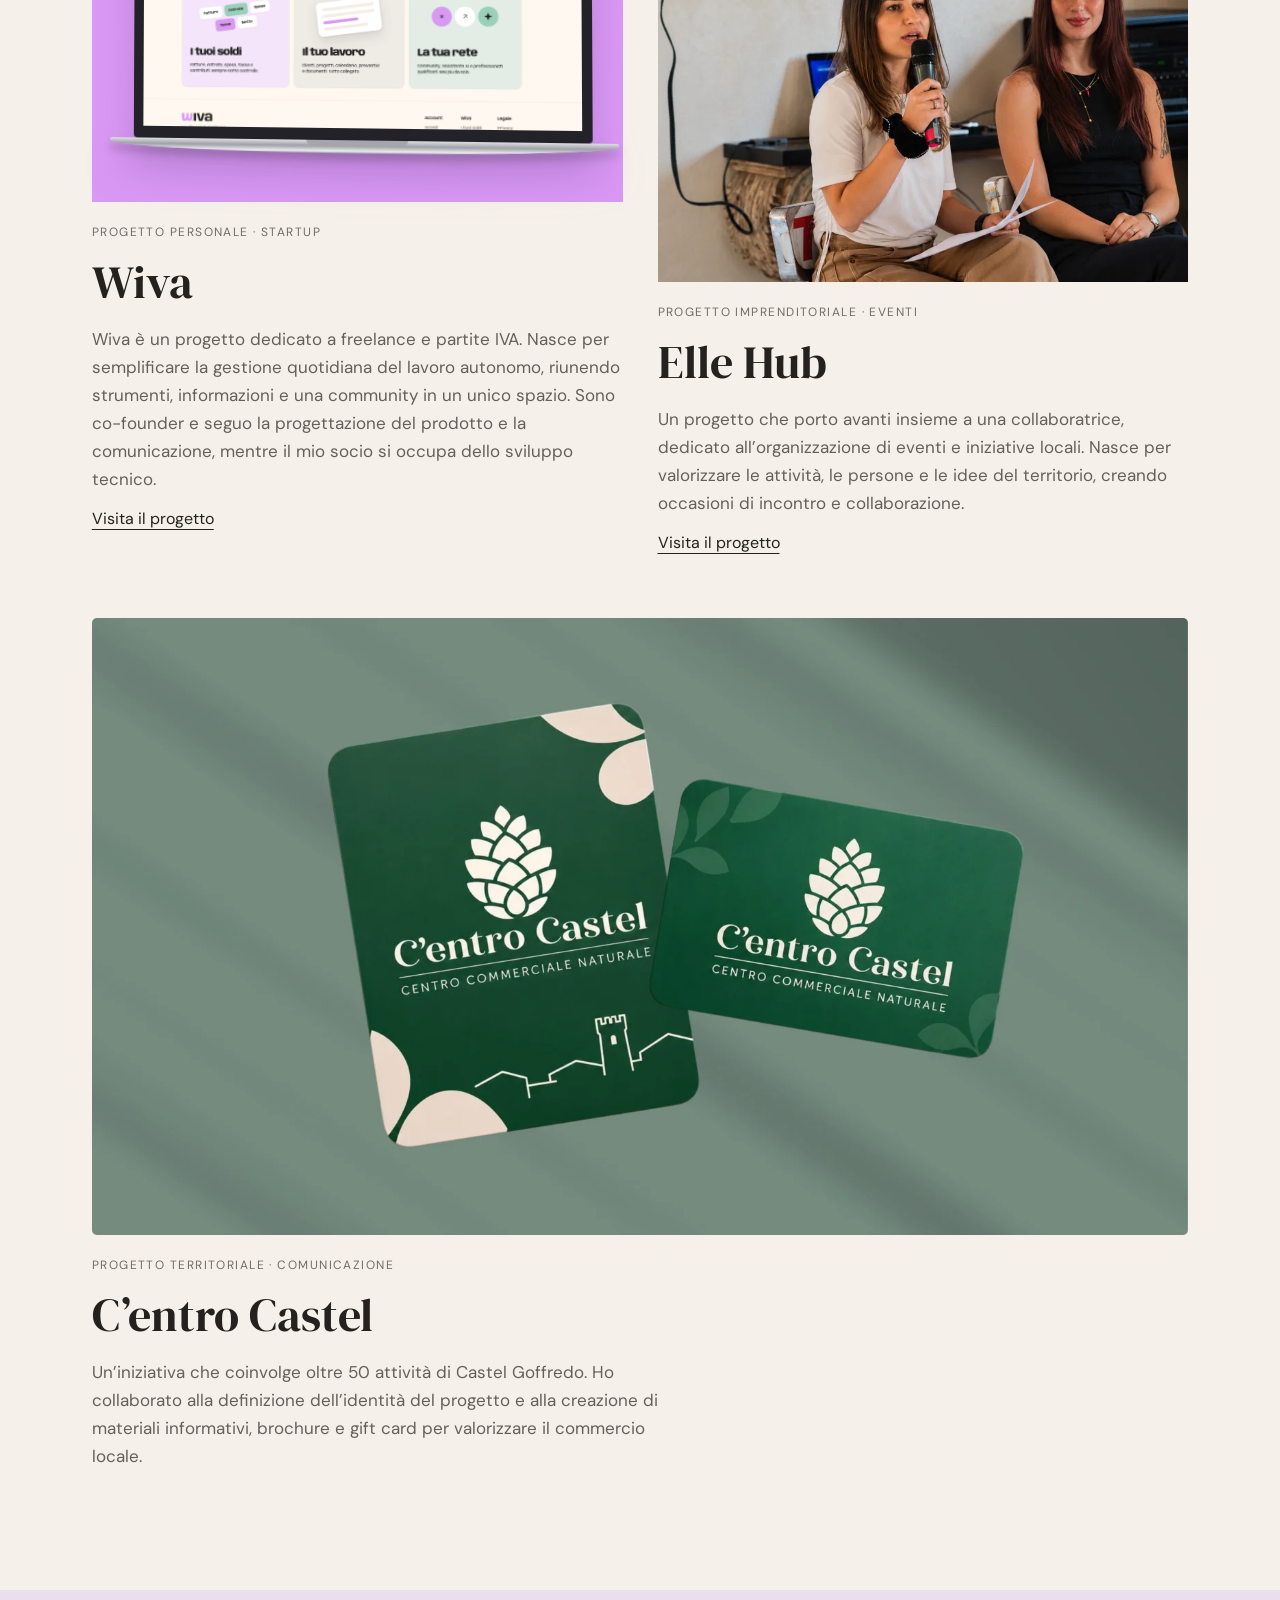
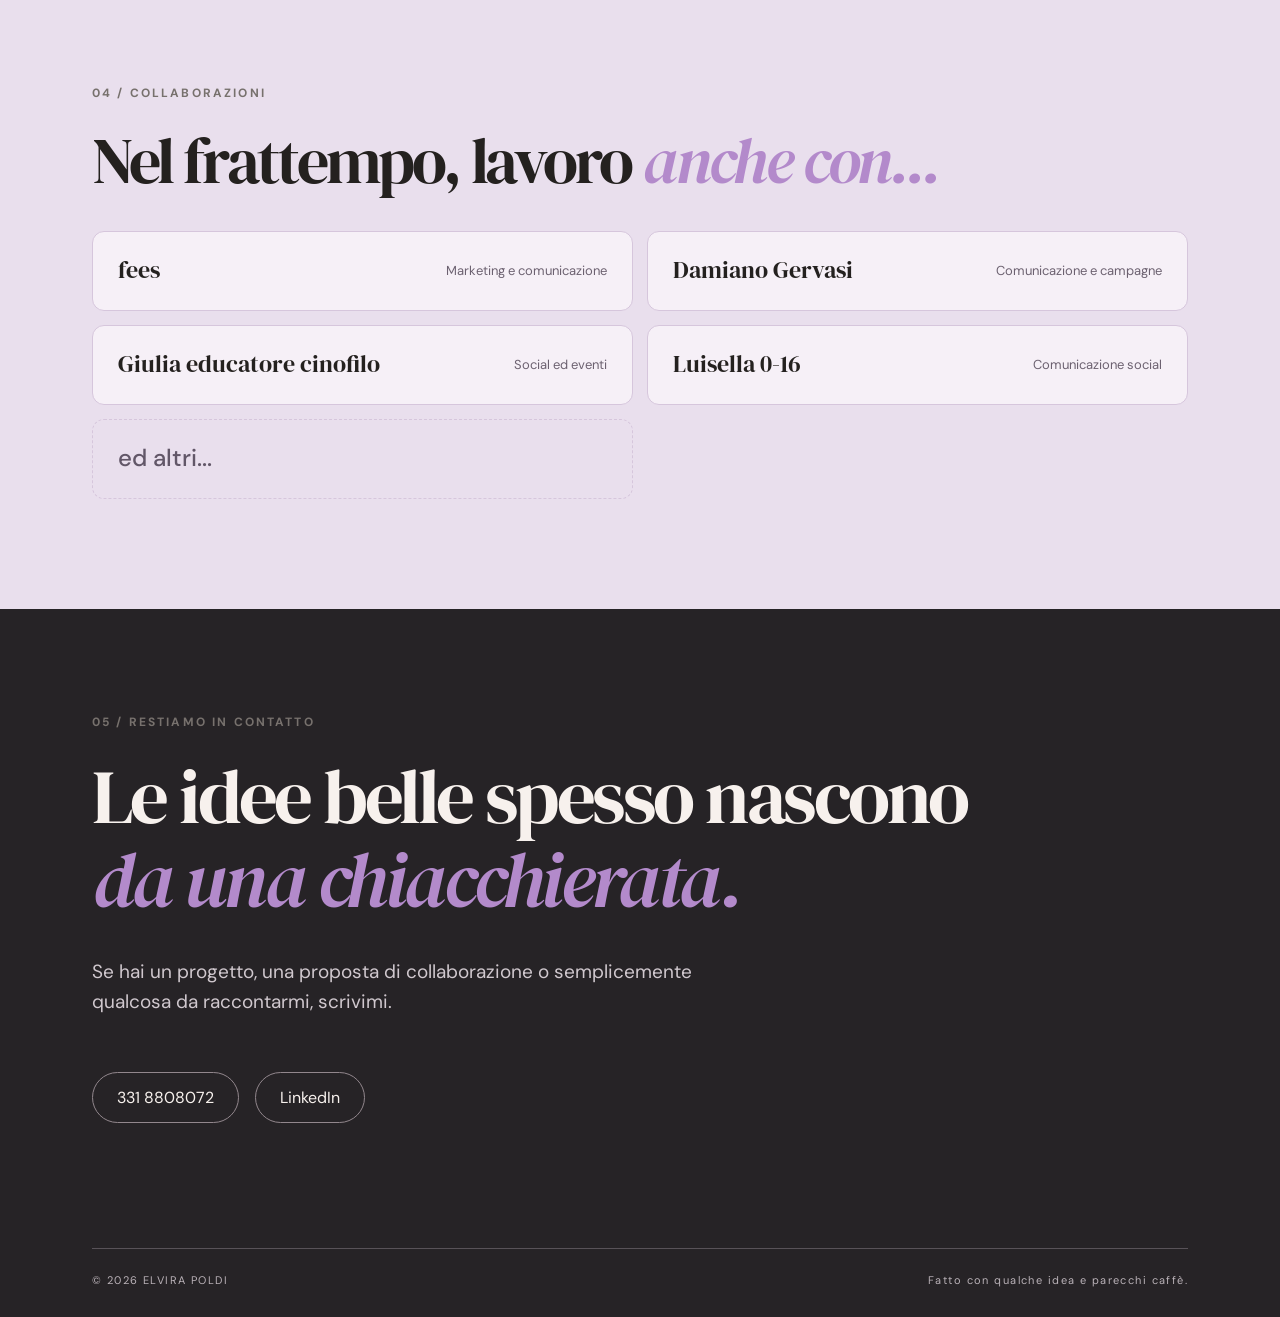
==== commit 9fb923d1: "Remove 'freelance, curiosa'" ====
--- a/index.html
+++ b/index.html
@@ -3,7 +3,7 @@
 
 .project-image.mockup-wiva{background:linear-gradient(145deg,#f2e0fb,#dec4f3 62%,#c5a3e0);padding:9% 5%;overflow:visible}
 .laptop{width:96%;max-width:650px;margin:auto;filter:drop-shadow(0 22px 18px #4c2a6d35);transform:perspective(800px) rotateX(1deg) rotateY(-5deg);transition:transform .35s ease}
-.mockup-wiva:hover .laptop{transform:perspective(800px) rotateX(0deg) rotateY(0deg) translateY(-5px)}
+.mockup-wiva:hover .laptop{transform:none}
 .laptop-screen{position:relative;background:#17151a;border:10px solid #242229;border-bottom-width:12px;border-radius:12px 12px 4px 4px;aspect-ratio:16/10;box-shadow:0 1px 2px #ffffff50 inset;overflow:hidden}
 .laptop-screen:before{content:'';position:absolute;top:-6px;left:50%;height:3px;width:25px;transform:translateX(-50%);background:#625c68;border-radius:4px;z-index:1}
 .laptop-screen img{width:100%;height:100%;object-fit:cover;object-position:top center}
@@ -33,7 +33,7 @@
 .gift-card{background:#fff;border-radius:12px;width:67%;aspect-ratio:1.586;display:flex;align-items:center;justify-content:center;box-shadow:20px 30px 28px #536b5d42,0 0 1px #fff inset;transform:rotate(-10deg) rotateY(-13deg) rotateX(8deg);transition:transform .35s ease;position:relative;overflow:hidden;border:1px solid #f6f5f2}
 .gift-card:before{content:'';position:absolute;inset:0;border:8px solid #fefefe;border-radius:12px;pointer-events:none;z-index:1}
 .gift-card img{width:95%;height:95%;object-fit:contain;filter:contrast(1.04)}
-.mockup-castel:hover .gift-card{transform:rotate(-5deg) rotateY(-8deg) rotateX(4deg) translateY(-7px)}
+.mockup-castel:hover .gift-card{transform:none}
 @media(max-width:850px){.project-image.mockup-wiva{padding:10% 8%}.laptop-screen{border-width:7px;border-bottom-width:9px}.gift-card{width:73%}}
 @media(prefers-reduced-motion:reduce){.laptop,.gift-card{transition:none}}
 </style></head><body>
@@ -69,7 +69,7 @@
  if(key==='wiva') {box.classList.add('mockup-wiva'); const laptop=element('div','laptop'), screen=element('div','laptop-screen'),base=element('div','laptop-base'); const img=element('img');img.src=paths[key];img.alt='Wiva';screen.append(img);laptop.append(screen,base);box.append(laptop);return;}
  if(key==='elle')box.classList.add('project-elle-photo');
  if(key==='castel')box.classList.add('project-castel-photo');
- const img=element('img');img.src=paths[key];img.alt=key==='hero'?'Ritratto di Elvira':key==='about'?'Elvira al lavoro':key==='elle'?'Elle Hub':'C’entro Castel';box.append(img);if(key==='hero')box.append(element('span','photo-sticker','freelance, curiosa'));
+ const img=element('img');img.src=paths[key];img.alt=key==='hero'?'Ritratto di Elvira':key==='about'?'Elvira al lavoro':key==='elle'?'Elle Hub':'C’entro Castel';box.append(img);
 }
 function render(){
  document.querySelectorAll('[data-text]').forEach(n=>n.textContent=data[n.dataset.text]||'');
